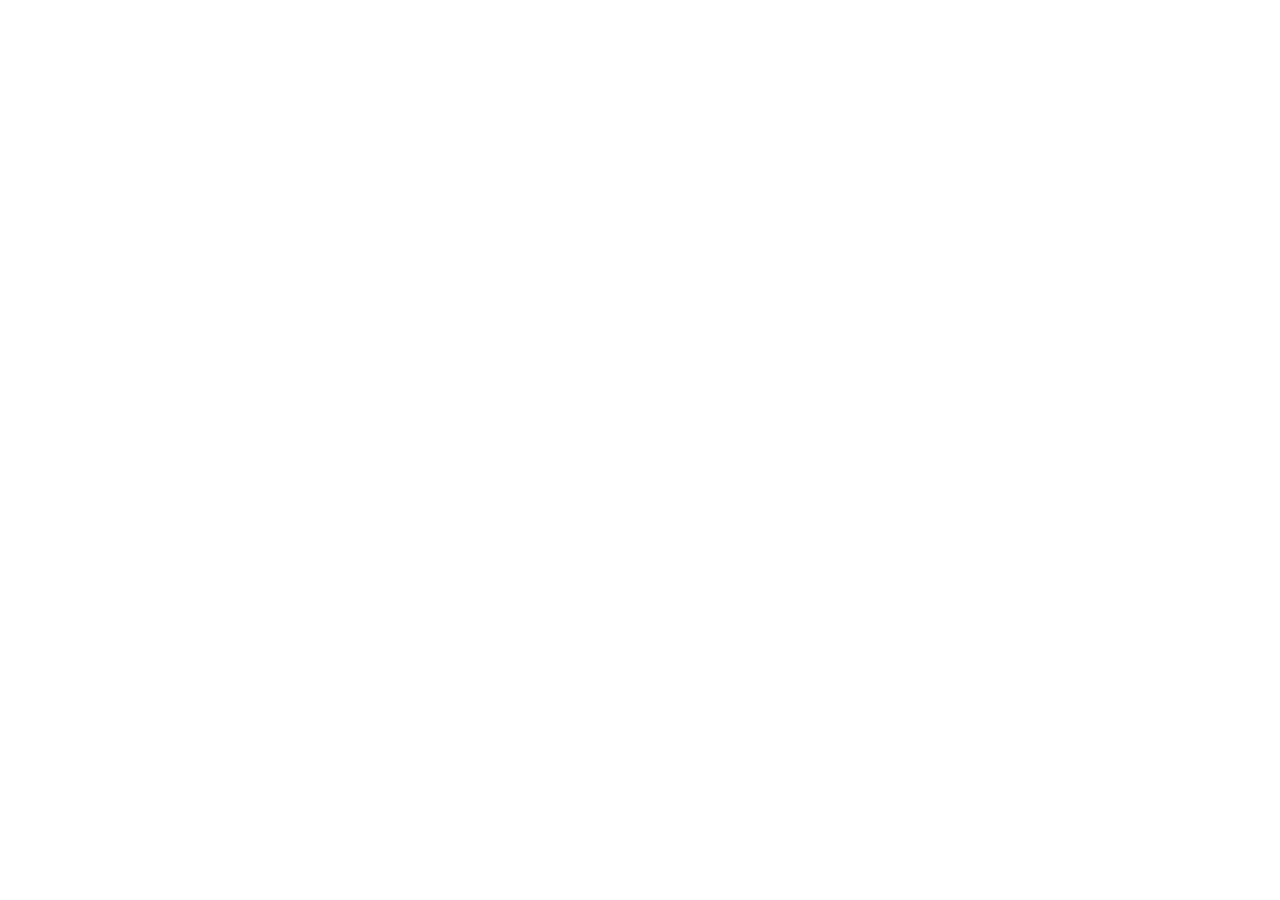
==== index.html @ 8817899b "Update index.html" ====
<!doctype html>
<html>
    <head>
        <meta charset="utf-8" />
        <meta http-equiv="X-UA-Compatible" content="IE=edge" />
        <meta name="viewport" content="width=device-width, initial-scale=1" />
        <title>Carmilla fanfic timeline</title>
        <link rel="stylesheet" type="text/css" media="screen" href="main.css" />
        <script src="https://ajax.aspnetcdn.com/ajax/jQuery/jquery-3.4.0.min.js"></script>
    </head>
    <body>
        <header class="header">
            <h1 class="heading">Carmilla fanfic timeline</h1>
            <p class="byline">By Ester Olsen</p>
            <p class="updated">Updated 2019-04-17</p>
        </header>
        <main class="main">
            <div>
                <input class="url-input" type="text" placeholder="AO3 link" />
            </div>
            <div class="date-inputs">
                <input class="date-input date-input--published" type="text" placeholder="Published" />
                <input class="date-input date-input--updated" type="text" placeholder="Updated" />
            </div>
            <div class="era era--published">
                <h3 class="era__heading">Published</h3>
                <p class="era__era"></p>
            </div>
            <div class="era era--updated">
                <h3 class="era__heading">Updated</h3>
                <p class="era__era"></p>
            </div>
        </main>
        <script src="main.js"></script>
    </body>
</html>
---- main.css ----
* {
    position: relative;
    box-sizing: border-box;
    -webkit-box-sizing: border-box;
    -moz-box-sizing: border-box;
}

body {
    display: none;
    margin: 0 auto;
    width: 600px;
    max-width: 100%;
    padding: 0 15px;
}

.era {
    background-color: #000;
    color: #fff;
}
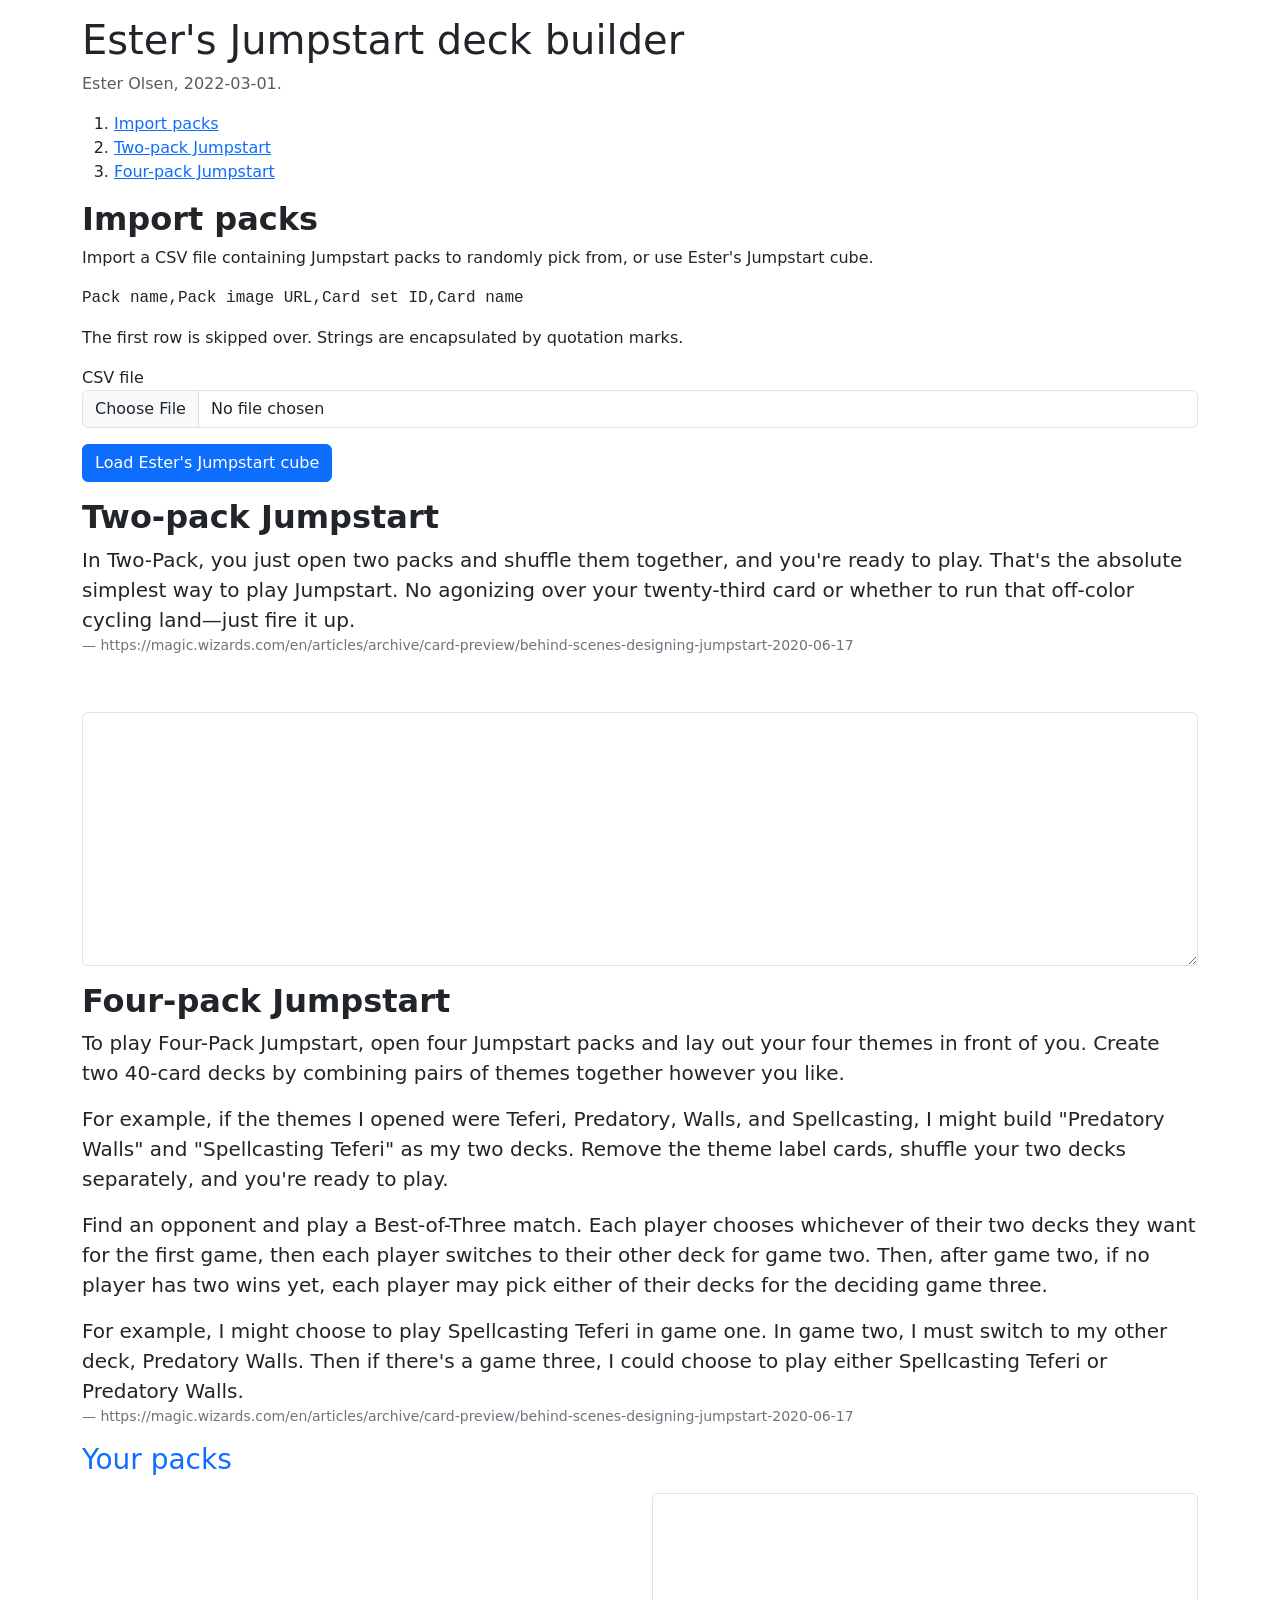
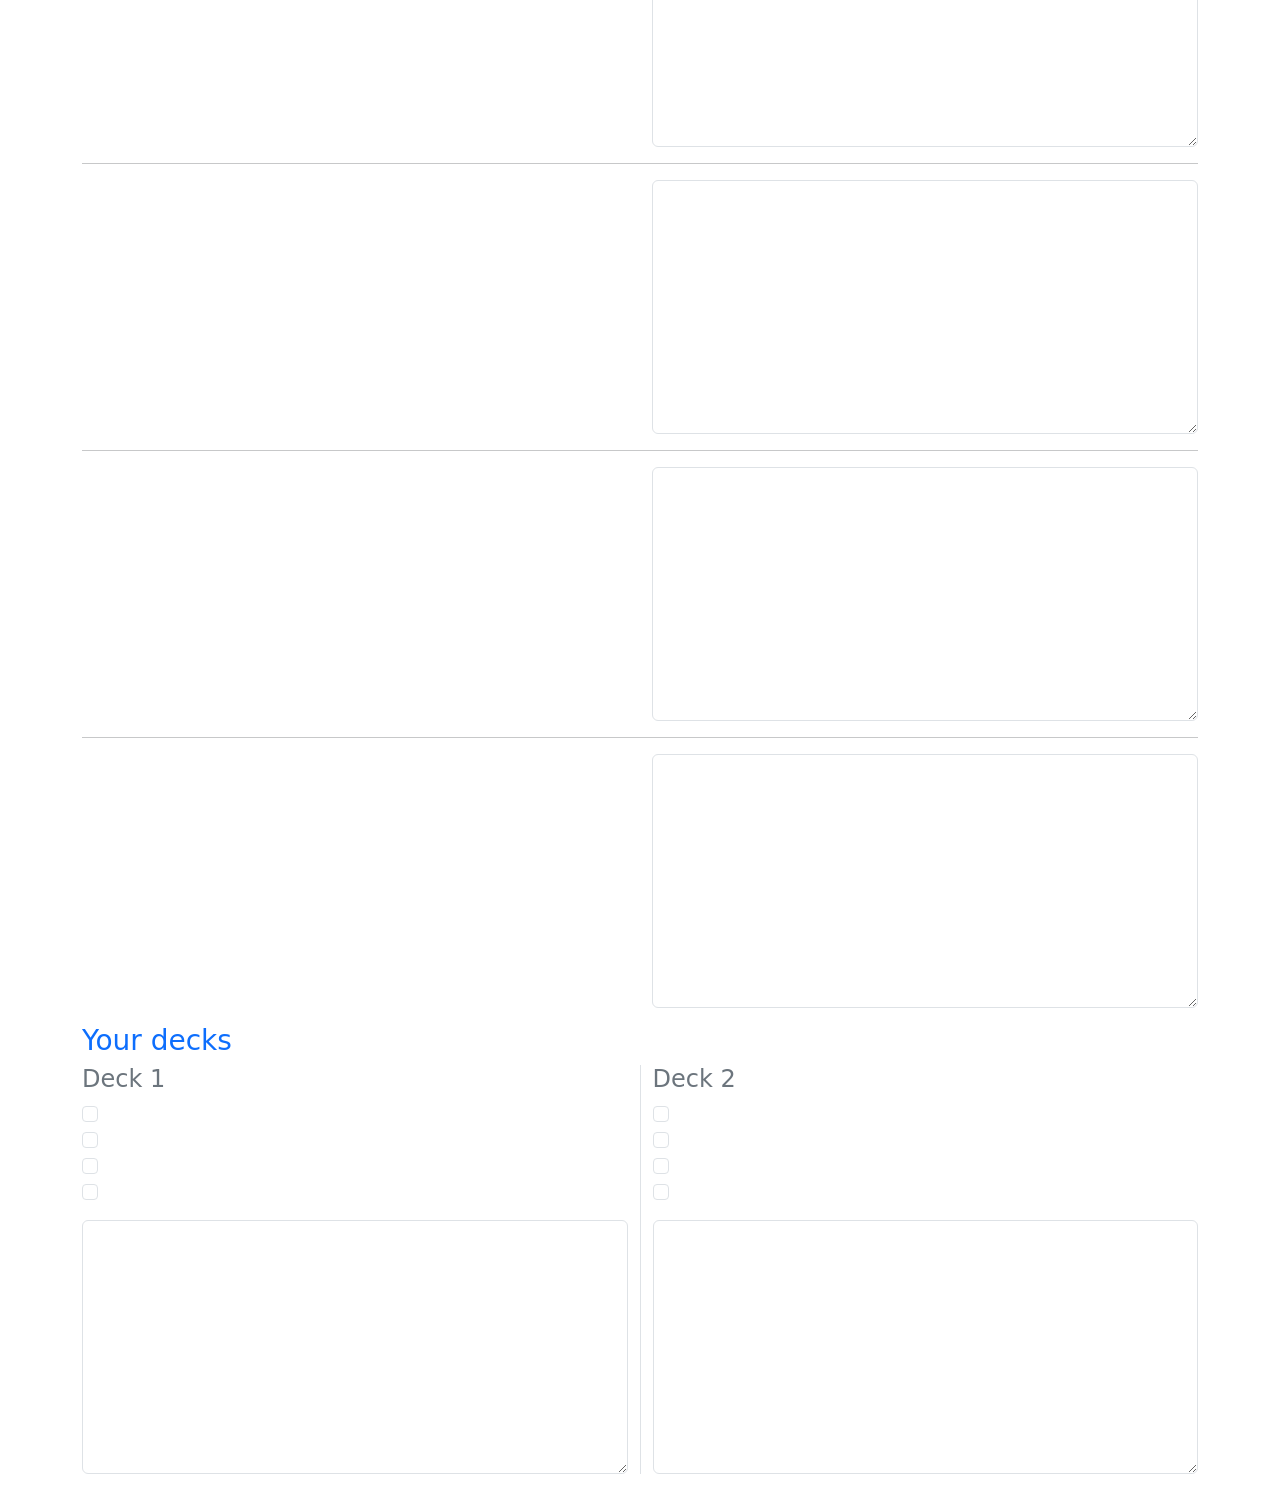
==== commit dadf6c19: "Add Ester's Jumpstart cube" ====
--- a/index.html
+++ b/index.html
@@ -1,37 +1,623 @@
-<!doctype html>
-<html>
-    <head>
-        <meta charset="utf-8" />
-        <meta http-equiv="X-UA-Compatible" content="IE=edge" />
-        <meta name="viewport" content="width=device-width, initial-scale=1" />
-        <title>Carmilla fanfic timeline</title>
-        <link rel="stylesheet" type="text/css" media="screen" href="main.css" />
-        <script src="https://ajax.aspnetcdn.com/ajax/jQuery/jquery-3.4.0.min.js"></script>
-    </head>
-    <body>
-        <header class="header">
-            <h1 class="heading">Carmilla fanfic timeline</h1>
-            <p class="byline">By Ester Olsen</p>
-            <p class="updated">Updated 2019-04-17</p>
-        </header>
-        <main class="main">
-            <div>
-                <input class="url-input" type="text" placeholder="AO3 link" />
+<!DOCTYPE html>
+<html lang="en">
+<head>
+    <meta charset="UTF-8">
+    <meta http-equiv="X-UA-Compatible" content="IE=edge">
+    <meta name="viewport" content="width=device-width, initial-scale=1.0">
+    <title>Ester's Jumpstart deck builder</title>
+    <link href="https://cdn.jsdelivr.net/npm/bootstrap@5.1.3/dist/css/bootstrap.min.css" rel="stylesheet" integrity="sha384-1BmE4kWBq78iYhFldvKuhfTAU6auU8tT94WrHftjDbrCEXSU1oBoqyl2QvZ6jIW3" crossorigin="anonymous">
+</head>
+<body>
+    <div class="container">
+        <h1 class="mt-3">Ester's Jumpstart deck builder</h1>
+        <p class="text-muted">Ester Olsen, 2022-03-01.</p>
+        <ol>
+            <li><a href="#importPacks">Import packs</a></li>
+            <li><a href="#twoPackJumpstart">Two-pack Jumpstart</a></li>
+            <li><a href="#fourPackJumpstart">Four-pack Jumpstart</a></li>
+        </ol>
+        <h2 id="importPacks" class="fw-bold">Import packs</h2>
+        <p>Import a CSV file containing Jumpstart packs to randomly pick from, or use Ester's Jumpstart cube.</p>
+        <p class="font-monospace">Pack name,Pack image URL,Card set ID,Card name</p>
+        <p>The first row is skipped over. Strings are encapsulated by quotation marks.</p>
+        <label class="form-label w-100 mb-3">
+            CSV file
+            <input type="file" id="fileInput" class="form-control" />
+        </label>
+        <p><button type="button" id="estersCubeButton" class="btn btn-primary">Load Ester's Jumpstart cube</button></p>
+        <h2 id="twoPackJumpstart" class="fw-bold">Two-pack Jumpstart</h2>
+        <figure>
+            <blockquote cite="https://magic.wizards.com/en/articles/archive/card-preview/behind-scenes-designing-jumpstart-2020-06-17" class="blockquote">
+                <p>In Two-Pack, you just open two packs and shuffle them together, and you're ready to play. That's the absolute simplest way to play Jumpstart. No agonizing over your twenty-third card or whether to run that off-color cycling land—just fire it up.</p>
+            </blockquote>
+            <figcaption class="blockquote-footer">https://magic.wizards.com/en/articles/archive/card-preview/behind-scenes-designing-jumpstart-2020-06-17</figcaption>
+        </figure>
+        <p id="packs">
+            <img src="" id="imageOne" style="width: 10em;" />
+            <img src="" id="imageTwo" style="width: 10em;" />
+        </p>
+        <textarea readonly rows="10" id="textarea" class="form-control mb-3"></textarea>
+        <h2 id="fourPackJumpstart" class="fw-bold">Four-pack Jumpstart</h2>
+        <figure>
+            <blockquote cite="https://magic.wizards.com/en/articles/archive/card-preview/behind-scenes-designing-jumpstart-2020-06-17" class="blockquote">
+                <p>To play Four-Pack Jumpstart, open four Jumpstart packs and lay out your four themes in front of you. Create two 40-card decks by combining pairs of themes together however you like.</p>
+                <p>For example, if the themes I opened were Teferi, Predatory, Walls, and Spellcasting, I might build "Predatory Walls" and "Spellcasting Teferi" as my two decks. Remove the theme label cards, shuffle your two decks separately, and you're ready to play.</p>
+                <p>Find an opponent and play a Best-of-Three match. Each player chooses whichever of their two decks they want for the first game, then each player switches to their other deck for game two. Then, after game two, if no player has two wins yet, each player may pick either of their decks for the deciding game three.</p>
+                <p>For example, I might choose to play Spellcasting Teferi in game one. In game two, I must switch to my other deck, Predatory Walls. Then if there's a game three, I could choose to play either Spellcasting Teferi or Predatory Walls.</p>
+            </blockquote>
+            <figcaption class="blockquote-footer">https://magic.wizards.com/en/articles/archive/card-preview/behind-scenes-designing-jumpstart-2020-06-17</figcaption>
+        </figure>
+        <h3 class="text-primary mb-3">Your packs</h3>
+        <div class="row">
+            <div class="col"><img src="" id="packOneImage" style="width: 10em;" /></div>
+            <div class="col"><textarea rows="10" readonly id="packOneTextarea" class="form-control"></textarea></div>
+        </div>
+        <hr />
+        <div class="row">
+            <div class="col"><img src="" id="packTwoImage" style="width: 10em;" /></div>
+            <div class="col"><textarea rows="10" readonly id="packTwoTextarea" class="form-control"></textarea></div>
+        </div>
+        <hr />
+        <div class="row">
+            <div class="col"><img src="" id="packThreeImage" style="width: 10em;" /></div>
+            <div class="col"><textarea rows="10" readonly id="packThreeTextarea" class="form-control"></textarea></div>
+        </div>
+        <hr />
+        <div class="row mb-3">
+            <div class="col"><img src="" id="packFourImage" style="width: 10em;" /></div>
+            <div class="col"><textarea rows="10" readonly id="packFourTextarea" class="form-control"></textarea></div>
+        </div>
+        <h3 class="text-primary">Your decks</h3>
+        <div class="row mb-3">
+            <div class="col border-end">
+                <h4 class="text-secondary">Deck 1</h3>
+                <div class="form-check w-100">
+                    <label for="deckOneCheckboxOne" class="form-check-label"></label>
+                    <input type="checkbox" id="deckOneCheckboxOne" class="form-check-input" />
+                </div>
+                <div class="form-check w-100">
+                    <label for="deckOneCheckboxTwo" class="form-check-label"></label>
+                    <input type="checkbox" id="deckOneCheckboxTwo" class="form-check-input" />
+                </div>
+                <div class="form-check w-100">
+                    <label for="deckOneCheckboxThree" class="form-check-label"></label>
+                    <input type="checkbox" id="deckOneCheckboxThree" class="form-check-input" />
+                </div>
+                <div class="form-check w-100 mb-3">
+                    <label for="deckOneCheckboxFour" class="form-check-label"></label>
+                    <input type="checkbox" id="deckOneCheckboxFour" class="form-check-input" />
+                </div>
+                <textarea rows="10" readonly id="deckOneTextarea" class="form-control"></textarea>
             </div>
-            <div class="date-inputs">
-                <input class="date-input date-input--published" type="text" placeholder="Published" />
-                <input class="date-input date-input--updated" type="text" placeholder="Updated" />
+            <div class="col">
+                <h4 class="text-secondary">Deck 2</h3>
+                <div class="form-check w-100">
+                    <label for="deckTwoCheckboxOne" class="form-check-label"></label>
+                    <input type="checkbox" id="deckTwoCheckboxOne" class="form-check-input" />
+                </div>
+                <div class="form-check w-100">
+                    <label for="deckTwoCheckboxTwo" class="form-check-label"></label>
+                    <input type="checkbox" id="deckTwoCheckboxTwo" class="form-check-input" />
+                </div>
+                <div class="form-check w-100">
+                    <label for="deckTwoCheckboxThree" class="form-check-label"></label>
+                    <input type="checkbox" id="deckTwoCheckboxThree" class="form-check-input" />
+                </div>
+                <div class="form-check w-100 mb-3">
+                    <label for="deckTwoCheckboxFour" class="form-check-label"></label>
+                    <input type="checkbox" id="deckTwoCheckboxFour" class="form-check-input" />
+                </div>
+                <textarea rows="10" readonly id="deckTwoTextarea" class="form-control"></textarea>
             </div>
-            <div class="era era--published">
-                <h3 class="era__heading">Published</h3>
-                <p class="era__era"></p>
-            </div>
-            <div class="era era--updated">
-                <h3 class="era__heading">Updated</h3>
-                <p class="era__era"></p>
-            </div>
-        </main>
-        <script src="main.js"></script>
-    </body>
+        </div>
+    </div>
+    <script src="https://cdn.jsdelivr.net/npm/bootstrap@5.1.3/dist/js/bootstrap.bundle.min.js" integrity="sha384-ka7Sk0Gln4gmtz2MlQnikT1wXgYsOg+OMhuP+IlRH9sENBO0LRn5q+8nbTov4+1p" crossorigin="anonymous"></script>
+    <script>
+        const estersCube = `Pack name,Pack image URL,Card set ID,Card name
+"Dogs 1","https://static.wikia.nocookie.net/mtgsalvation_gamepedia/images/7/76/JMP_Dogs_pack_summary_card.jpg/revision/latest/scale-to-width-down/672?cb=20200928171457","jmp","Affa Guard Hound"
+"Dogs 1","","jmp","Supply Runners"
+"Dogs 1","","jmp","Cathar's Companion"
+"Dogs 1","","jmp","Trusty Retriever"
+"Dogs 1","","jmp","Pack Leader"
+"Dogs 1","","jmp","Selfless Savior"
+"Dogs 1","","jmp","Alpine Watchdog"
+"Dogs 1","","jmp","Rambunctious Mutt"
+"Dogs 1","","jmp","Release the Dogs"
+"Dogs 1","","jmp","Secure the Scene"
+"Dogs 1","","jmp","Feat of Resistance"
+"Dogs 1","","jmp","Pacifism"
+"Dogs 1","","jmp","Thriving Heath"
+"Dogs 1","","jmp","Plains"
+"Dogs 1","","jmp","Plains"
+"Dogs 1","","jmp","Plains"
+"Dogs 1","","jmp","Plains"
+"Dogs 1","","jmp","Plains"
+"Dogs 1","","jmp","Plains"
+"Dogs 1","","jmp","Plains"
+"Angels 1","https://static.wikia.nocookie.net/mtgsalvation_gamepedia/images/d/d2/JMP_Angels_pack_summary_card.jpg/revision/latest/scale-to-width-down/672?cb=20200928171046","jmp","Emancipation Angel"
+"Angels 1","","jmp","Serra Angel"
+"Angels 1","","jmp","Angelic Page"
+"Angels 1","","jmp","Voice of the Provinces"
+"Angels 1","","jmp","Baneslayer Angel"
+"Angels 1","","jmp","Anointed Chorister"
+"Angels 1","","jmp","Celestial Enforcer"
+"Angels 1","","jmp","Angelic Edict"
+"Angels 1","","jmp","Angelic Ascension"
+"Angels 1","","jmp","Feat of Resistance"
+"Angels 1","","jmp","Guardian Idol"
+"Angels 1","","jmp","Scroll of Avacyn"
+"Angels 1","","jmp","Thriving Heath"
+"Angels 1","","jmp","Plains"
+"Angels 1","","jmp","Plains"
+"Angels 1","","jmp","Plains"
+"Angels 1","","jmp","Plains"
+"Angels 1","","jmp","Plains"
+"Angels 1","","jmp","Plains"
+"Angels 1","","jmp","Plains"
+"Heavily Armored 2","https://static.wikia.nocookie.net/mtgsalvation_gamepedia/images/9/9b/JMP_Heavily_Armored_pack_summary_card.jpg/revision/latest/scale-to-width-down/672?cb=20200928171644","jmp","Patron of the Valiant"
+"Heavily Armored 2","","jmp","Bulwark Giant"
+"Heavily Armored 2","","jmp","Trusty Retriever"
+"Heavily Armored 2","","jmp","Lightwalker"
+"Heavily Armored 2","","jmp","Tempered Veteran"
+"Heavily Armored 2","","jmp","Siege Striker"
+"Heavily Armored 2","","jmp","Makeshift Battalion"
+"Heavily Armored 2","","jmp","Basri's Acolyte"
+"Heavily Armored 2","","jmp","Gird for Battle"
+"Heavily Armored 2","","jmp","Secure the Scene"
+"Heavily Armored 2","","jmp","Battlefield Promotion"
+"Heavily Armored 2","","jmp","Cathars' Crusade"
+"Heavily Armored 2","","jmp","Thriving Heath"
+"Heavily Armored 2","","jmp","Plains"
+"Heavily Armored 2","","jmp","Plains"
+"Heavily Armored 2","","jmp","Plains"
+"Heavily Armored 2","","jmp","Plains"
+"Heavily Armored 2","","jmp","Plains"
+"Heavily Armored 2","","jmp","Plains"
+"Heavily Armored 2","","jmp","Plains"
+"Spirits 1","https://static.wikia.nocookie.net/mtgsalvation_gamepedia/images/d/d5/JMP_Spirits_pack_summary_card.jpg/revision/latest/scale-to-width-down/672?cb=20200928172657","jmp","Battleground Geist"
+"Spirits 1","","jmp","Departed Deckhand"
+"Spirits 1","","jmp","Nebelgast Herald"
+"Spirits 1","","jmp","Murmuring Phantasm"
+"Spirits 1","","jmp","Shacklegeist"
+"Spirits 1","","jmp","Roaming Ghostlight"
+"Spirits 1","","jmp","Tome Anima"
+"Spirits 1","","jmp","Winged Words"
+"Spirits 1","","jmp","Essence Flux"
+"Spirits 1","","jmp","Befuddle"
+"Spirits 1","","jmp","Frost Breath"
+"Spirits 1","","jmp","Capture Sphere"
+"Spirits 1","","jmp","Thriving Isle"
+"Spirits 1","","jmp","Island"
+"Spirits 1","","jmp","Island"
+"Spirits 1","","jmp","Island"
+"Spirits 1","","jmp","Island"
+"Spirits 1","","jmp","Island"
+"Spirits 1","","jmp","Island"
+"Spirits 1","","jmp","Island"
+"Well-Read 1","https://static.wikia.nocookie.net/mtgsalvation_gamepedia/images/6/6d/JMP_Well-Read_pack_summary_card.jpg/revision/latest/scale-to-width-down/672?cb=20200928172950","jmp","Suspicious Bookcase"
+"Well-Read 1","","jmp","Ormos, Archive Keeper"
+"Well-Read 1","","jmp","Oneirophage"
+"Well-Read 1","","jmp","Erratic Visionary"
+"Well-Read 1","","jmp","Runed Servitor"
+"Well-Read 1","","jmp","Tolarian Kraken"
+"Well-Read 1","","jmp","Tome Anima"
+"Well-Read 1","","jmp","Library Larcenist"
+"Well-Read 1","","jmp","Opt"
+"Well-Read 1","","jmp","Curiosity"
+"Well-Read 1","","jmp","Narcolepsy"
+"Well-Read 1","","jmp","Rousing Read"
+"Well-Read 1","","jmp","Thriving Isle"
+"Well-Read 1","","jmp","Island"
+"Well-Read 1","","jmp","Island"
+"Well-Read 1","","jmp","Island"
+"Well-Read 1","","jmp","Island"
+"Well-Read 1","","jmp","Island"
+"Well-Read 1","","jmp","Island"
+"Well-Read 1","","jmp","Island"
+"Pirates 1","https://static.wikia.nocookie.net/mtgsalvation_gamepedia/images/9/9c/JMP_Pirates_pack_summary_card.jpg/revision/latest/scale-to-width-down/672?cb=20200928172342","jmp","Rishadan Airship"
+"Pirates 1","","jmp","Corsair Captain"
+"Pirates 1","","jmp","Departed Deckhand"
+"Pirates 1","","jmp","Spectral Sailor"
+"Pirates 1","","jmp","Kitesail Corsair"
+"Pirates 1","","jmp","Prosperous Pirates"
+"Pirates 1","","jmp","Sailor of Means"
+"Pirates 1","","jmp","Chart a Course"
+"Pirates 1","","jmp","Voyage's End"
+"Pirates 1","","jmp","Pirate's Cutlass"
+"Pirates 1","","jmp","Coastal Piracy"
+"Pirates 1","","jmp","Waterknot"
+"Pirates 1","","jmp","Thriving Isle"
+"Pirates 1","","jmp","Island"
+"Pirates 1","","jmp","Island"
+"Pirates 1","","jmp","Island"
+"Pirates 1","","jmp","Island"
+"Pirates 1","","jmp","Island"
+"Pirates 1","","jmp","Island"
+"Pirates 1","","jmp","Island"
+"Vampires 1","https://static.wikia.nocookie.net/mtgsalvation_gamepedia/images/a/a5/JMP_Vampires_pack_summary_card.jpg/revision/latest/scale-to-width-down/672?cb=20200928172854","jmp","Blood Artist"
+"Vampires 1","","jmp","Bloodbond Vampire"
+"Vampires 1","","jmp","Gifted Aetherborn"
+"Vampires 1","","jmp","Kalastria Nightwatch"
+"Vampires 1","","jmp","Nocturnal Feeder"
+"Vampires 1","","jmp","Vito, Thorn of the Dusk Rose"
+"Vampires 1","","jmp","Silversmote Ghoul"
+"Vampires 1","","jmp","Gloom Sower"
+"Vampires 1","","jmp","Agonizing Syphon"
+"Vampires 1","","jmp","Sanguine Indulgence"
+"Vampires 1","","jmp","Last Gasp"
+"Vampires 1","","jmp","Eternal Thirst"
+"Vampires 1","","jmp","Thriving Moor"
+"Vampires 1","","jmp","Swamp"
+"Vampires 1","","jmp","Swamp"
+"Vampires 1","","jmp","Swamp"
+"Vampires 1","","jmp","Swamp"
+"Vampires 1","","jmp","Swamp"
+"Vampires 1","","jmp","Swamp"
+"Vampires 1","","jmp","Swamp"
+"Reanimated 1","https://static.wikia.nocookie.net/mtgsalvation_gamepedia/images/a/ab/JMP_Reanimated_pack_summary_card.jpg/revision/latest/scale-to-width-down/672?cb=20200928172526","jmp","Mire Triton"
+"Reanimated 1","","jmp","Cadaver Imp"
+"Reanimated 1","","jmp","Crow of Dark Tidings"
+"Reanimated 1","","jmp","Miasmic Mummy"
+"Reanimated 1","","jmp","Tithebearer Giant"
+"Reanimated 1","","jmp","Archfiend's Vessel"
+"Reanimated 1","","jmp","Goremand"
+"Reanimated 1","","jmp","Crypt Lurker"
+"Reanimated 1","","jmp","Reanimate"
+"Reanimated 1","","jmp","Funeral Rites"
+"Reanimated 1","","jmp","Rise Again"
+"Reanimated 1","","jmp","Eliminate"
+"Reanimated 1","","jmp","Thriving Moor"
+"Reanimated 1","","jmp","Swamp"
+"Reanimated 1","","jmp","Swamp"
+"Reanimated 1","","jmp","Swamp"
+"Reanimated 1","","jmp","Swamp"
+"Reanimated 1","","jmp","Swamp"
+"Reanimated 1","","jmp","Swamp"
+"Reanimated 1","","jmp","Swamp"
+"Witchcraft 2","https://static.wikia.nocookie.net/mtgsalvation_gamepedia/images/1/13/JMP_Witchcraft_pack_summary_card.jpg/revision/latest/scale-to-width-down/672?cb=20200928173004","jmp","Tempting Witch"
+"Witchcraft 2","","jmp","Bogbrew Witch"
+"Witchcraft 2","","jmp","Witch of the Moors"
+"Witchcraft 2","","jmp","Swarm of Bloodflies"
+"Witchcraft 2","","jmp","Black Cat"
+"Witchcraft 2","","jmp","Bloodhunter Bat"
+"Witchcraft 2","","jmp","Festering Newt"
+"Witchcraft 2","","jmp","Festering Newt"
+"Witchcraft 2","","jmp","Blood Divination"
+"Witchcraft 2","","jmp","Bake into a Pie"
+"Witchcraft 2","","jmp","Last Gasp"
+"Witchcraft 2","","jmp","Bubbling Cauldron"
+"Witchcraft 2","","jmp","Thriving Moor"
+"Witchcraft 2","","jmp","Swamp"
+"Witchcraft 2","","jmp","Swamp"
+"Witchcraft 2","","jmp","Swamp"
+"Witchcraft 2","","jmp","Swamp"
+"Witchcraft 2","","jmp","Swamp"
+"Witchcraft 2","","jmp","Swamp"
+"Witchcraft 2","","jmp","Swamp"
+"Dragons 1","https://static.wikia.nocookie.net/mtgsalvation_gamepedia/images/5/50/JMP_Dragons_pack_summary_card.jpg/revision/latest/scale-to-width-down/672?cb=20200928171510","jmp","Dragonloft Idol"
+"Dragons 1","","jmp","Rapacious Dragon"
+"Dragons 1","","jmp","Dragonspeaker Shaman"
+"Dragons 1","","jmp","Dragon Hatchling"
+"Dragons 1","","jmp","Lightning Shrieker"
+"Dragons 1","","jmp","Terror of the Peaks"
+"Dragons 1","","jmp","Hellkite Punisher"
+"Dragons 1","","jmp","Bathe in Dragonfire"
+"Dragons 1","","jmp","Dragon Fodder"
+"Dragons 1","","jmp","Draconic Roar"
+"Dragons 1","","jmp","Thrill of Possibility"
+"Dragons 1","","jmp","Thriving Bluff"
+"Dragons 1","","jmp","Mountain"
+"Dragons 1","","jmp","Mountain"
+"Dragons 1","","jmp","Mountain"
+"Dragons 1","","jmp","Mountain"
+"Dragons 1","","jmp","Mountain"
+"Dragons 1","","jmp","Mountain"
+"Dragons 1","","jmp","Mountain"
+"Dragons 1","","jmp","Mountain"
+"Lightning 2","https://static.wikia.nocookie.net/mtgsalvation_gamepedia/images/b/b2/JMP_Lightning_pack_summary_card.jpg/revision/latest/scale-to-width-down/672?cb=20200928172126","jmp","Ball Lightning"
+"Lightning 2","","jmp","Lightning Phoenix"
+"Lightning 2","","jmp","Living Lightning"
+"Lightning 2","","jmp","Weaver of Lightning"
+"Lightning 2","","jmp","Lightning Visionary"
+"Lightning 2","","jmp","Lightning Visionary"
+"Lightning 2","","jmp","Lightning Elemental"
+"Lightning 2","","jmp","Lightning-Core Excavator"
+"Lightning 2","","jmp","Chain Lightning"
+"Lightning 2","","jmp","Lightning Axe"
+"Lightning 2","","jmp","Riddle of Lightning"
+"Lightning 2","","jmp","Lightning Diadem"
+"Lightning 2","","jmp","Thriving Bluff"
+"Lightning 2","","jmp","Mountain"
+"Lightning 2","","jmp","Mountain"
+"Lightning 2","","jmp","Mountain"
+"Lightning 2","","jmp","Mountain"
+"Lightning 2","","jmp","Mountain"
+"Lightning 2","","jmp","Mountain"
+"Lightning 2","","jmp","Mountain"
+"Smashing 1","https://static.wikia.nocookie.net/mtgsalvation_gamepedia/images/7/7a/JMP_Smashing_pack_summary_card.jpg/revision/latest/scale-to-width-down/672?cb=20200928172627","jmp","Bloodrage Brawler"
+"Smashing 1","","jmp","Flametongue Kavu"
+"Smashing 1","","jmp","Borderland Marauder"
+"Smashing 1","","jmp","Heartfire Immolator"
+"Smashing 1","","jmp","Onakke Ogre"
+"Smashing 1","","jmp","Turret Ogre"
+"Smashing 1","","jmp","Bone Pit Brute"
+"Smashing 1","","jmp","Volcanic Salvo"
+"Smashing 1","","jmp","Fling"
+"Smashing 1","","jmp","Unleash Fury"
+"Smashing 1","","jmp","Shock"
+"Smashing 1","","jmp","Furious Rise"
+"Smashing 1","","jmp","Thriving Bluff"
+"Smashing 1","","jmp","Mountain"
+"Smashing 1","","jmp","Mountain"
+"Smashing 1","","jmp","Mountain"
+"Smashing 1","","jmp","Mountain"
+"Smashing 1","","jmp","Mountain"
+"Smashing 1","","jmp","Mountain"
+"Smashing 1","","jmp","Mountain"
+"Cats 1","https://static.wikia.nocookie.net/mtgsalvation_gamepedia/images/a/a9/JMP_Cats_pack_summary_card.jpg/revision/latest/scale-to-width-down/672?cb=20200928171324","jmp","Keeper of Fables"
+"Cats 1","","jmp","Initiate's Companion"
+"Cats 1","","jmp","Pouncing Cheetah"
+"Cats 1","","jmp","Feral Prowler"
+"Cats 1","","jmp","Feline Sovereign"
+"Cats 1","","jmp","Canopy Stalker"
+"Cats 1","","jmp","Sabertooth Mauler"
+"Cats 1","","jmp","Pridemalkin"
+"Cats 1","","jmp","Enlarge"
+"Cats 1","","jmp","Nature's Way"
+"Cats 1","","jmp","Crushing Canopy"
+"Cats 1","","jmp","Feral Invocation"
+"Cats 1","","jmp","Thriving Grove"
+"Cats 1","","jmp","Forest"
+"Cats 1","","jmp","Forest"
+"Cats 1","","jmp","Forest"
+"Cats 1","","jmp","Forest"
+"Cats 1","","jmp","Forest"
+"Cats 1","","jmp","Forest"
+"Cats 1","","jmp","Forest"
+"Plus One 1","https://static.wikia.nocookie.net/mtgsalvation_gamepedia/images/a/a9/JMP_Plus_One_pack_summary_card.jpg/revision/latest/scale-to-width-down/672?cb=20200928172424","jmp","Armorcraft Judge"
+"Plus One 1","","jmp","Nessian Hornbeetle"
+"Plus One 1","","jmp","Ironshell Beetle"
+"Plus One 1","","jmp","Fertilid"
+"Plus One 1","","jmp","Wildwood Scourge"
+"Plus One 1","","jmp","Trufflesnout"
+"Plus One 1","","jmp","Pridemalkin"
+"Plus One 1","","jmp","Hunter's Edge"
+"Plus One 1","","jmp","Arbor Armament"
+"Plus One 1","","jmp","Invigorating Surge"
+"Plus One 1","","jmp","Primeval Bounty"
+"Plus One 1","","jmp","Thriving Grove"
+"Plus One 1","","jmp","Forest"
+"Plus One 1","","jmp","Forest"
+"Plus One 1","","jmp","Forest"
+"Plus One 1","","jmp","Forest"
+"Plus One 1","","jmp","Forest"
+"Plus One 1","","jmp","Forest"
+"Plus One 1","","jmp","Forest"
+"Plus One 1","","jmp","Forest"
+"Predatory 1","https://static.wikia.nocookie.net/mtgsalvation_gamepedia/images/2/21/JMP_Predatory_pack_summary_card.jpg/revision/latest/scale-to-width-down/672?cb=20200928172455","jmp","Somberwald Stag"
+"Predatory 1","","jmp","Sylvan Brushstrider"
+"Predatory 1","","jmp","Neyith of the Dire Hunt"
+"Predatory 1","","jmp","Brindle Shoat"
+"Predatory 1","","jmp","Dawntreader Elk"
+"Predatory 1","","jmp","Trufflesnout"
+"Predatory 1","","jmp","Sabertooth Mauler"
+"Predatory 1","","jmp","Irresistible Prey"
+"Predatory 1","","jmp","Time to Feed"
+"Predatory 1","","jmp","Crushing Canopy"
+"Predatory 1","","jmp","Fungal Rebirth"
+"Predatory 1","","jmp","Marauder's Axe"
+"Predatory 1","","jmp","Thriving Grove"
+"Predatory 1","","jmp","Forest"
+"Predatory 1","","jmp","Forest"
+"Predatory 1","","jmp","Forest"
+"Predatory 1","","jmp","Forest"
+"Predatory 1","","jmp","Forest"
+"Predatory 1","","jmp","Forest"
+"Predatory 1","","jmp","Forest"
+"Rainbow","https://static.wikia.nocookie.net/mtgsalvation_gamepedia/images/0/03/JMP_Rainbow_pack_summary_card.jpg/revision/latest/scale-to-width-down/672?cb=20200928172512","jmp","Maelstrom Archangel"
+"Rainbow","","jmp","Chamber Sentry"
+"Rainbow","","jmp","Dinrova Horror"
+"Rainbow","","jmp","Fusion Elemental"
+"Rainbow","","jmp","Raging Regisaur"
+"Rainbow","","jmp","Ironroot Warlord"
+"Rainbow","","jmp","Alloy Myr"
+"Rainbow","","jmp","Skittering Surveyor"
+"Rainbow","","jmp","Prismite"
+"Rainbow","","jmp","Auger Spree"
+"Rainbow","","jmp","Prophetic Prism"
+"Rainbow","","jmp","Lawmage's Binding"
+"Rainbow","","jmp","Mirrodin's Core"
+"Rainbow","","jmp","Rupture Spire"
+"Rainbow","","jmp","Forest"
+"Rainbow","","jmp","Island"
+"Rainbow","","jmp","Mountain"
+"Rainbow","","jmp","Plains"
+"Rainbow","","jmp","Swamp"
+"Rainbow","","jmp","Terramorphic Expanse"`;
+
+        const twoPackElements = {
+            images: [document.getElementById('imageOne'), document.getElementById('imageTwo')],
+            textarea: document.getElementById('textarea')
+        };
+
+        const fourPackElements = {
+            packImages: [
+                document.getElementById('packOneImage'),
+                document.getElementById('packTwoImage'),
+                document.getElementById('packThreeImage'),
+                document.getElementById('packFourImage')
+            ],
+            packTextareas: [
+                document.getElementById('packOneTextarea'),
+                document.getElementById('packTwoTextarea'),
+                document.getElementById('packThreeTextarea'),
+                document.getElementById('packFourTextarea')
+            ],
+            deckCheckboxes: [[
+                document.getElementById('deckOneCheckboxOne'),
+                document.getElementById('deckOneCheckboxTwo'),
+                document.getElementById('deckOneCheckboxThree'),
+                document.getElementById('deckOneCheckboxFour')
+            ], [
+                document.getElementById('deckTwoCheckboxOne'),
+                document.getElementById('deckTwoCheckboxTwo'),
+                document.getElementById('deckTwoCheckboxThree'),
+                document.getElementById('deckTwoCheckboxFour')
+            ]],
+            deckTextareas: [
+                document.getElementById('deckOneTextarea'),
+                document.getElementById('deckTwoTextarea')
+            ]
+        };
+
+        document.getElementById('fileInput').addEventListener('change', function() {
+            onFileInputChange(document.getElementById('fileInput'), twoPackElements, fourPackElements);
+        });
+
+        document.getElementById('estersCubeButton').addEventListener('click', function() {
+            load(estersCube, twoPackElements, fourPackElements);
+        });
+
+        function onFileInputChange(input, twoPackElements, fourPackElements) {
+            const fileReader = new FileReader;
+            fileReader.onload = function() {
+                load(fileReader.result, twoPackElements, fourPackElements);
+            }
+            fileReader.readAsText(input.files[0]);
+        }
+
+        function load(csv, twoPackElements, fourPackElements) {
+            let records = csv.split('\n').slice(1).map(row => {
+                let columns = row.split(',').map(column => column.trim());
+                if (columns > 4) {
+                    return columns.slice(0, 3).concat(columns.slice(3).join(','));
+                }
+                if (columns.length == 4) {
+                    return columns.map(column => column.substring(1, column.length - 1));
+                }
+                else {
+                    return null;
+                }
+            }).filter(x => x != null);
+            let packs = [];
+            records.forEach(record => {
+                let pack = packs.find(x => x.name == record[0]);
+                if (!pack) {
+                    pack = new Pack(record[0], record[1], []);
+                    packs.push(pack);
+                }
+                if (!pack.cards.find(x => x.name == record[3])) {
+                    let quantity = records.filter(x => x[0] == record[0] && x[3] == record[3]).length;
+                    pack.cards.push(new Card(record[3], record[2], quantity));
+                }
+            });
+            console.log(packs);
+            openTwoPacks(packs, twoPackElements);
+            openFourPacks(packs, fourPackElements);
+        }
+
+        function openTwoPacks(packs, elements) {
+            shuffle(packs);
+            for (let i = 0; i < 2; i++) {
+                elements.images[i].setAttribute('src', packs[i].imageURL);
+            }
+            write(packs.slice(0, 2), elements.textarea);
+        }
+
+        function openFourPacks(packs, elements) {
+            shuffle(packs);
+
+            // Update pack images
+            for (let i = 0; i < 4; i++) {
+                elements.packImages[i].setAttribute('src', packs[i].imageURL);
+            }
+
+            // Update pack lists
+            for (let i = 0; i < 4; i++) {
+                write([packs[i]], elements.packTextareas[i]);
+            }
+
+            for (let deckIndex = 0; deckIndex < 2; deckIndex++) {
+                for (let checkIndex = 0; checkIndex < 4; checkIndex++) {
+                    let checkbox = elements.deckCheckboxes[deckIndex][checkIndex];
+
+                    // Update checkbox labels
+                    checkbox.previousElementSibling.innerHTML = packs[checkIndex].name;
+                    checkbox.checked = false;
+
+                    // Update checkbox events
+                    checkbox.addEventListener('change', () => {
+                        writeDeck(packs.slice(0, 4), elements.deckCheckboxes[deckIndex], elements.deckTextareas[deckIndex]);
+                        updateCheckboxes(elements.deckCheckboxes);
+                    });
+                }
+            }
+
+            function writeDeck(packs, checkboxes, textarea) {
+                let checkedPacks = [];
+                for (let i = 0; i < 4; i++) {
+                    if (checkboxes[i].checked) {
+                        checkedPacks.push(packs[i]);
+                    }
+                }
+                write(checkedPacks, textarea);
+            }
+
+            function updateCheckboxes(deckCheckboxes) {
+                let indexes = [];
+                for (let deckIndex = 0; deckIndex < 2; deckIndex++) {
+                    for (let checkIndex = 0; checkIndex < 4; checkIndex++) {
+                        if (deckCheckboxes[deckIndex][checkIndex].checked && !indexes.includes(checkIndex)) {
+                            indexes.push(checkIndex);
+                        }
+                    }
+                }
+                for (let deckIndex = 0; deckIndex < 2; deckIndex++) {
+                    let checked = deckCheckboxes[deckIndex].filter(x => x.checked).length;
+                    for (let checkIndex = 0; checkIndex < 4; checkIndex++) {
+                        let checkbox = deckCheckboxes[deckIndex][checkIndex];
+                        if (checkbox.checked || (checked < 2 && !indexes.includes(checkIndex))) {
+                            checkbox.removeAttribute('disabled');
+                            checkbox.previousElementSibling.classList.remove('text-muted');
+                        }
+                        else {
+                            checkbox.setAttribute('disabled', 'true');
+                            checkbox.previousElementSibling.classList.add('text-muted');
+                        }
+                    }
+                }
+            }
+        }
+
+        function write(packs, textarea) {
+            textarea.innerHTML = '';
+            packs.forEach(pack => {
+                pack.cards.forEach(card => {
+                    textarea.innerHTML += `${card.quantity} ${card.name} (${card.setID})\n`;
+                });
+            });
+        }
+
+        function shuffle(packs) {
+            for (let i = packs.length -1; i > 0; i--) {
+                let j = Math.floor(Math.random() * i);
+                let k = packs[i];
+                packs[i] = packs[j];
+                packs[j] = k;
+            }
+        }
+
+        function Pack(name, imageURL, cards) {
+            this.name = name;
+            this.imageURL = imageURL;
+            this.cards = cards;
+        }
+
+        function Card(name, setID, quantity) {
+            this.name = name;
+            this.setID = setID;
+            this.quantity = quantity;
+        }
+    </script>
+</body>
 </html>
-
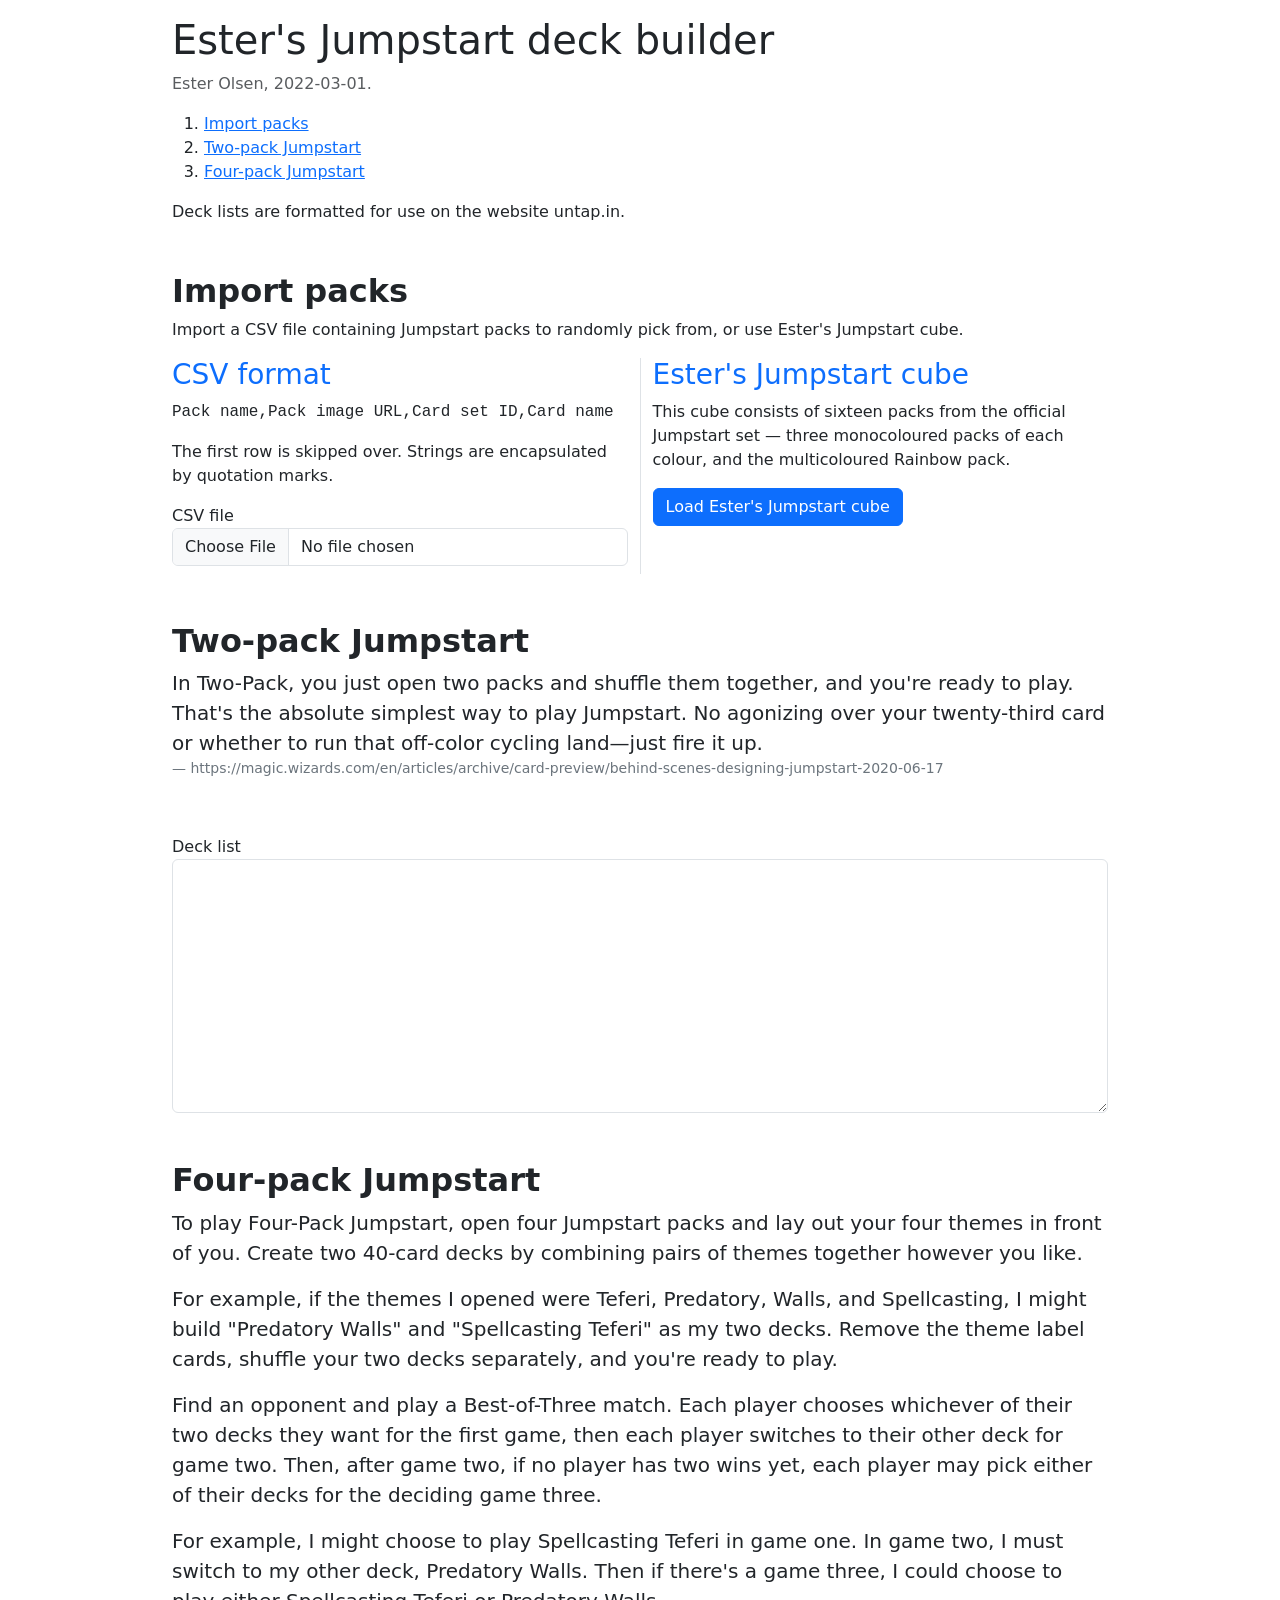
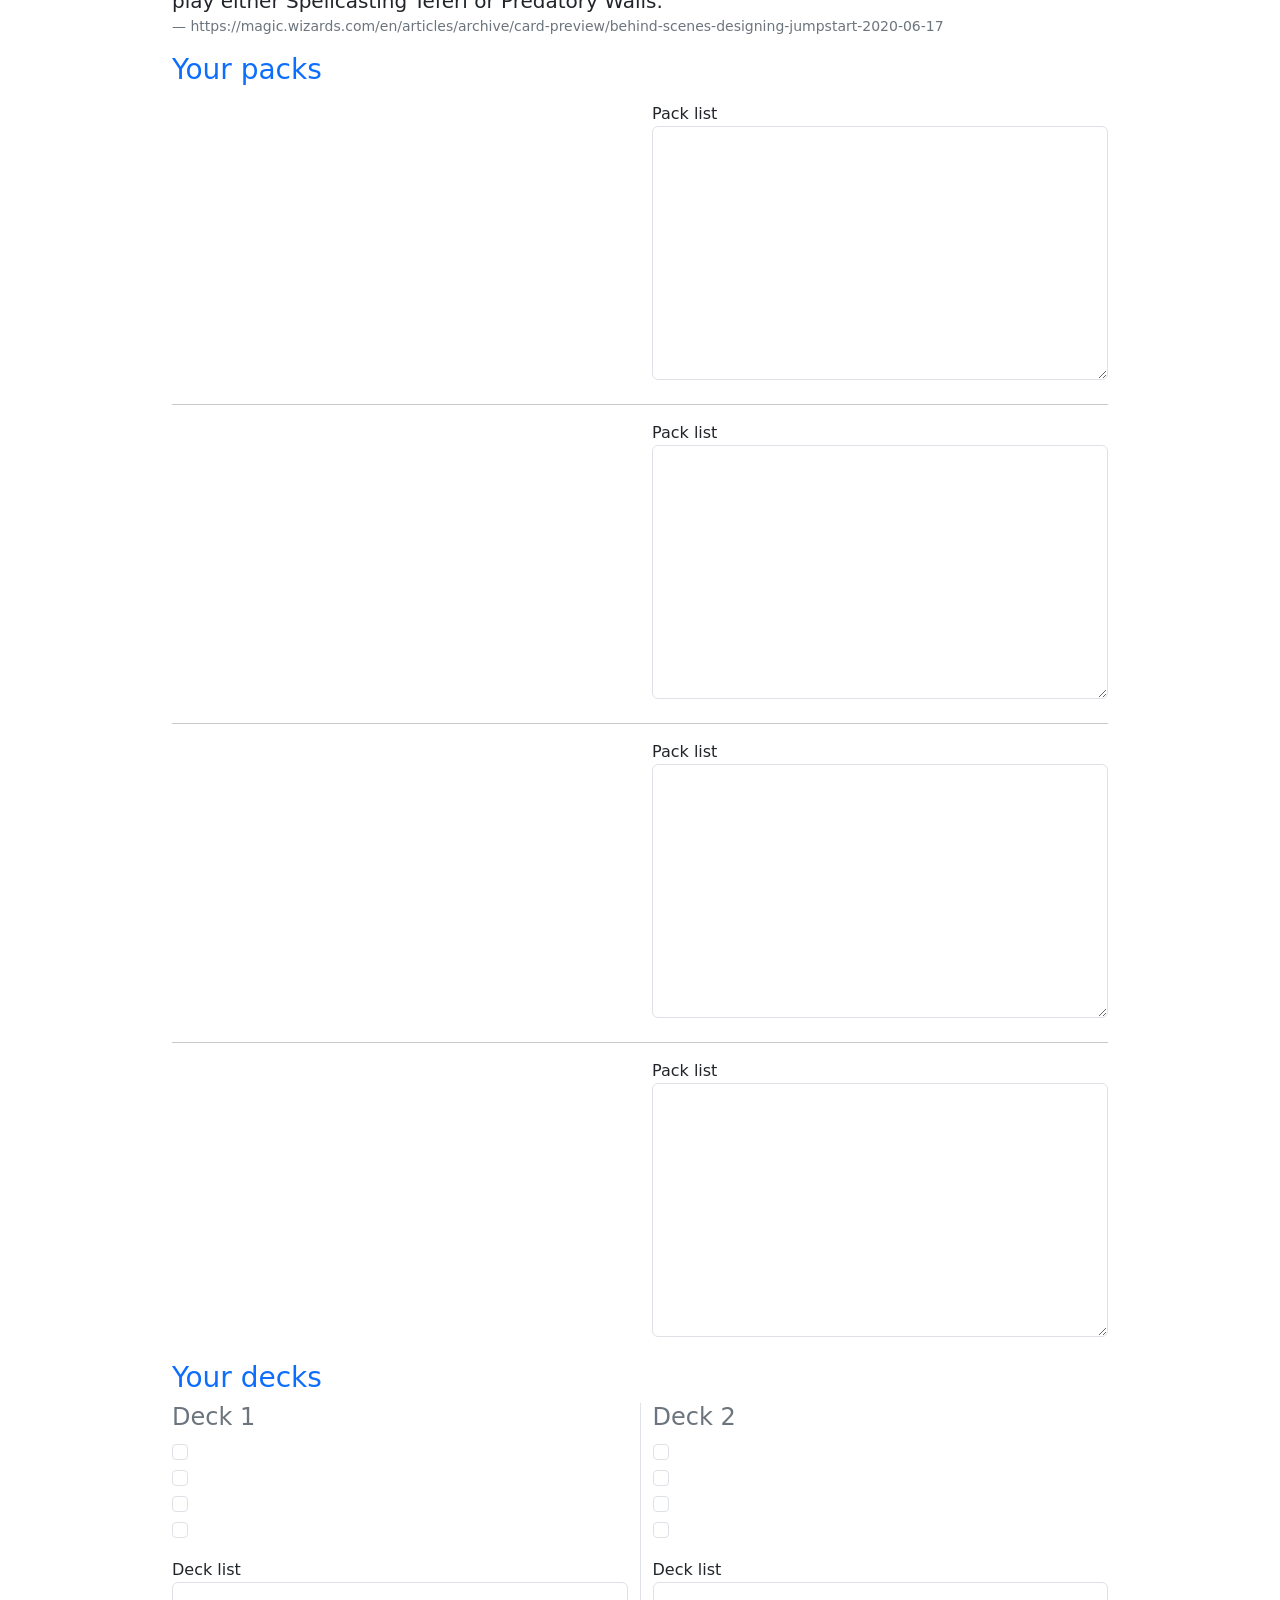
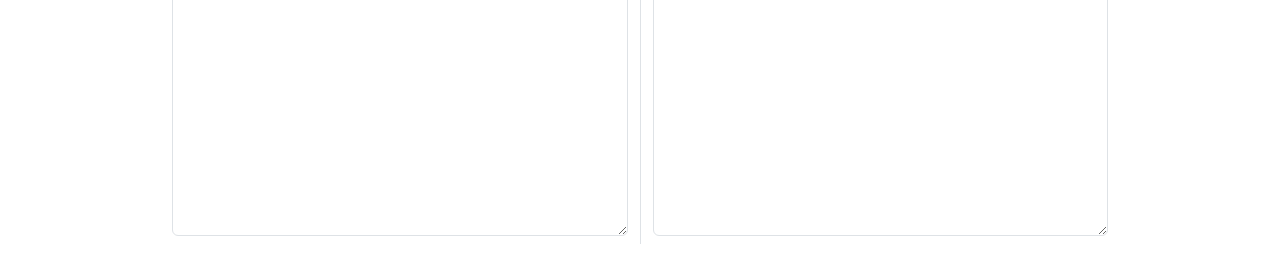
==== commit 9ed725d8: "Add text for clarification" ====
--- a/index.html
+++ b/index.html
@@ -8,7 +8,7 @@
     <link href="https://cdn.jsdelivr.net/npm/bootstrap@5.1.3/dist/css/bootstrap.min.css" rel="stylesheet" integrity="sha384-1BmE4kWBq78iYhFldvKuhfTAU6auU8tT94WrHftjDbrCEXSU1oBoqyl2QvZ6jIW3" crossorigin="anonymous">
 </head>
 <body>
-    <div class="container">
+    <div class="container" style="width: 960px; max-width: 100%;">
         <h1 class="mt-3">Ester's Jumpstart deck builder</h1>
         <p class="text-muted">Ester Olsen, 2022-03-01.</p>
         <ol>
@@ -16,15 +16,25 @@
             <li><a href="#twoPackJumpstart">Two-pack Jumpstart</a></li>
             <li><a href="#fourPackJumpstart">Four-pack Jumpstart</a></li>
         </ol>
+        <p class="mb-5">Deck lists are formatted for use on the website untap.in.</p>
         <h2 id="importPacks" class="fw-bold">Import packs</h2>
         <p>Import a CSV file containing Jumpstart packs to randomly pick from, or use Ester's Jumpstart cube.</p>
-        <p class="font-monospace">Pack name,Pack image URL,Card set ID,Card name</p>
-        <p>The first row is skipped over. Strings are encapsulated by quotation marks.</p>
-        <label class="form-label w-100 mb-3">
-            CSV file
-            <input type="file" id="fileInput" class="form-control" />
-        </label>
-        <p><button type="button" id="estersCubeButton" class="btn btn-primary">Load Ester's Jumpstart cube</button></p>
+        <div class="row mb-5">
+            <div class="col border-end">
+                <h3 class="text-primary">CSV format</h3>
+                <p class="font-monospace">Pack name,Pack image URL,Card set ID,Card name</p>
+                <p>The first row is skipped over. Strings are encapsulated by quotation marks.</p>
+                <label class="form-label w-100">
+                    CSV file
+                    <input type="file" id="fileInput" class="form-control" />
+                </label>
+            </div>
+            <div class="col">
+                <h3 class="text-primary">Ester's Jumpstart cube</h3>
+                <p>This cube consists of sixteen packs from the official Jumpstart set — three monocoloured packs of each colour, and the multicoloured Rainbow pack.</p>
+                <p><button type="button" id="estersCubeButton" class="btn btn-primary">Load Ester's Jumpstart cube</button></p>
+            </div>
+        </div>
         <h2 id="twoPackJumpstart" class="fw-bold">Two-pack Jumpstart</h2>
         <figure>
             <blockquote cite="https://magic.wizards.com/en/articles/archive/card-preview/behind-scenes-designing-jumpstart-2020-06-17" class="blockquote">
@@ -36,7 +46,11 @@
             <img src="" id="imageOne" style="width: 10em;" />
             <img src="" id="imageTwo" style="width: 10em;" />
         </p>
-        <textarea readonly rows="10" id="textarea" class="form-control mb-3"></textarea>
+        <p id="packsParagraph"></p>
+        <label class="form-label w-100 mb-5">
+            Deck list
+            <textarea readonly rows="10" id="textarea" class="form-control"></textarea>
+        </label>
         <h2 id="fourPackJumpstart" class="fw-bold">Four-pack Jumpstart</h2>
         <figure>
             <blockquote cite="https://magic.wizards.com/en/articles/archive/card-preview/behind-scenes-designing-jumpstart-2020-06-17" class="blockquote">
@@ -49,23 +63,55 @@
         </figure>
         <h3 class="text-primary mb-3">Your packs</h3>
         <div class="row">
-            <div class="col"><img src="" id="packOneImage" style="width: 10em;" /></div>
-            <div class="col"><textarea rows="10" readonly id="packOneTextarea" class="form-control"></textarea></div>
+            <div class="col">
+                <p><img src="" id="packOneImage" style="width: 10em;" /></p>
+                <p id="packOneParagraph"></p>
+            </div>
+            <div class="col">
+                <label class="form-label w-100">
+                    Pack list
+                    <textarea rows="10" readonly id="packOneTextarea" class="form-control"></textarea>
+                </label>
+            </div>
         </div>
         <hr />
         <div class="row">
-            <div class="col"><img src="" id="packTwoImage" style="width: 10em;" /></div>
-            <div class="col"><textarea rows="10" readonly id="packTwoTextarea" class="form-control"></textarea></div>
+            <div class="col">
+                <p><img src="" id="packTwoImage" style="width: 10em;" /></p>
+                <p id="packTwoParagraph"></p>
+            </div>
+            <div class="col">
+                <label class="form-label w-100">
+                    Pack list
+                    <textarea rows="10" readonly id="packTwoTextarea" class="form-control"></textarea>
+                </label>
+            </div>
         </div>
         <hr />
         <div class="row">
-            <div class="col"><img src="" id="packThreeImage" style="width: 10em;" /></div>
-            <div class="col"><textarea rows="10" readonly id="packThreeTextarea" class="form-control"></textarea></div>
+            <div class="col">
+                <p><img src="" id="packThreeImage" style="width: 10em;" /></p>
+                <p id="packThreeParagraph"></p>
+            </div>
+            <div class="col">
+                <label class="form-label w-100">
+                    Pack list
+                    <textarea rows="10" readonly id="packThreeTextarea" class="form-control"></textarea>
+                </label>
+            </div>
         </div>
         <hr />
         <div class="row mb-3">
-            <div class="col"><img src="" id="packFourImage" style="width: 10em;" /></div>
-            <div class="col"><textarea rows="10" readonly id="packFourTextarea" class="form-control"></textarea></div>
+            <div class="col">
+                <p><img src="" id="packFourImage" style="width: 10em;" /></p>
+                <p id="packFourParagraph"></p>
+            </div>
+            <div class="col">
+                <label class="form-label w-100">
+                    Pack list
+                    <textarea rows="10" readonly id="packFourTextarea" class="form-control"></textarea>
+                </label>
+            </div>
         </div>
         <h3 class="text-primary">Your decks</h3>
         <div class="row mb-3">
@@ -87,7 +133,10 @@
                     <label for="deckOneCheckboxFour" class="form-check-label"></label>
                     <input type="checkbox" id="deckOneCheckboxFour" class="form-check-input" />
                 </div>
-                <textarea rows="10" readonly id="deckOneTextarea" class="form-control"></textarea>
+                <label class="form-label w-100">
+                    Deck list
+                    <textarea rows="10" readonly id="deckOneTextarea" class="form-control"></textarea>
+                </label>
             </div>
             <div class="col">
                 <h4 class="text-secondary">Deck 2</h3>
@@ -107,14 +156,17 @@
                     <label for="deckTwoCheckboxFour" class="form-check-label"></label>
                     <input type="checkbox" id="deckTwoCheckboxFour" class="form-check-input" />
                 </div>
-                <textarea rows="10" readonly id="deckTwoTextarea" class="form-control"></textarea>
+                <label class="form-label w-100">
+                    Deck list
+                    <textarea rows="10" readonly id="deckTwoTextarea" class="form-control"></textarea>
+                </label>
             </div>
         </div>
     </div>
     <script src="https://cdn.jsdelivr.net/npm/bootstrap@5.1.3/dist/js/bootstrap.bundle.min.js" integrity="sha384-ka7Sk0Gln4gmtz2MlQnikT1wXgYsOg+OMhuP+IlRH9sENBO0LRn5q+8nbTov4+1p" crossorigin="anonymous"></script>
     <script>
         const estersCube = `Pack name,Pack image URL,Card set ID,Card name
-"Dogs 1","https://static.wikia.nocookie.net/mtgsalvation_gamepedia/images/7/76/JMP_Dogs_pack_summary_card.jpg/revision/latest/scale-to-width-down/672?cb=20200928171457","jmp","Affa Guard Hound"
+"Dogs 1","https://static.wikia.nocookie.net/mtgsalvation_gamepedia/images/7/76/JMP_Dogs_pack_summary_card.jpg","jmp","Affa Guard Hound"
 "Dogs 1","","jmp","Supply Runners"
 "Dogs 1","","jmp","Cathar's Companion"
 "Dogs 1","","jmp","Trusty Retriever"
@@ -134,7 +186,7 @@
 "Dogs 1","","jmp","Plains"
 "Dogs 1","","jmp","Plains"
 "Dogs 1","","jmp","Plains"
-"Angels 1","https://static.wikia.nocookie.net/mtgsalvation_gamepedia/images/d/d2/JMP_Angels_pack_summary_card.jpg/revision/latest/scale-to-width-down/672?cb=20200928171046","jmp","Emancipation Angel"
+"Angels 1","https://static.wikia.nocookie.net/mtgsalvation_gamepedia/images/d/d2/JMP_Angels_pack_summary_card.jpg","jmp","Emancipation Angel"
 "Angels 1","","jmp","Serra Angel"
 "Angels 1","","jmp","Angelic Page"
 "Angels 1","","jmp","Voice of the Provinces"
@@ -154,7 +206,7 @@
 "Angels 1","","jmp","Plains"
 "Angels 1","","jmp","Plains"
 "Angels 1","","jmp","Plains"
-"Heavily Armored 2","https://static.wikia.nocookie.net/mtgsalvation_gamepedia/images/9/9b/JMP_Heavily_Armored_pack_summary_card.jpg/revision/latest/scale-to-width-down/672?cb=20200928171644","jmp","Patron of the Valiant"
+"Heavily Armored 2","https://static.wikia.nocookie.net/mtgsalvation_gamepedia/images/9/9b/JMP_Heavily_Armored_pack_summary_card.jpg","jmp","Patron of the Valiant"
 "Heavily Armored 2","","jmp","Bulwark Giant"
 "Heavily Armored 2","","jmp","Trusty Retriever"
 "Heavily Armored 2","","jmp","Lightwalker"
@@ -174,7 +226,7 @@
 "Heavily Armored 2","","jmp","Plains"
 "Heavily Armored 2","","jmp","Plains"
 "Heavily Armored 2","","jmp","Plains"
-"Spirits 1","https://static.wikia.nocookie.net/mtgsalvation_gamepedia/images/d/d5/JMP_Spirits_pack_summary_card.jpg/revision/latest/scale-to-width-down/672?cb=20200928172657","jmp","Battleground Geist"
+"Spirits 1","https://static.wikia.nocookie.net/mtgsalvation_gamepedia/images/d/d5/JMP_Spirits_pack_summary_card.jpg","jmp","Battleground Geist"
 "Spirits 1","","jmp","Departed Deckhand"
 "Spirits 1","","jmp","Nebelgast Herald"
 "Spirits 1","","jmp","Murmuring Phantasm"
@@ -194,7 +246,7 @@
 "Spirits 1","","jmp","Island"
 "Spirits 1","","jmp","Island"
 "Spirits 1","","jmp","Island"
-"Well-Read 1","https://static.wikia.nocookie.net/mtgsalvation_gamepedia/images/6/6d/JMP_Well-Read_pack_summary_card.jpg/revision/latest/scale-to-width-down/672?cb=20200928172950","jmp","Suspicious Bookcase"
+"Well-Read 1","https://static.wikia.nocookie.net/mtgsalvation_gamepedia/images/6/6d/JMP_Well-Read_pack_summary_card.jpg","jmp","Suspicious Bookcase"
 "Well-Read 1","","jmp","Ormos, Archive Keeper"
 "Well-Read 1","","jmp","Oneirophage"
 "Well-Read 1","","jmp","Erratic Visionary"
@@ -214,7 +266,7 @@
 "Well-Read 1","","jmp","Island"
 "Well-Read 1","","jmp","Island"
 "Well-Read 1","","jmp","Island"
-"Pirates 1","https://static.wikia.nocookie.net/mtgsalvation_gamepedia/images/9/9c/JMP_Pirates_pack_summary_card.jpg/revision/latest/scale-to-width-down/672?cb=20200928172342","jmp","Rishadan Airship"
+"Pirates 1","https://static.wikia.nocookie.net/mtgsalvation_gamepedia/images/9/9c/JMP_Pirates_pack_summary_card.jpg","jmp","Rishadan Airship"
 "Pirates 1","","jmp","Corsair Captain"
 "Pirates 1","","jmp","Departed Deckhand"
 "Pirates 1","","jmp","Spectral Sailor"
@@ -234,7 +286,7 @@
 "Pirates 1","","jmp","Island"
 "Pirates 1","","jmp","Island"
 "Pirates 1","","jmp","Island"
-"Vampires 1","https://static.wikia.nocookie.net/mtgsalvation_gamepedia/images/a/a5/JMP_Vampires_pack_summary_card.jpg/revision/latest/scale-to-width-down/672?cb=20200928172854","jmp","Blood Artist"
+"Vampires 1","https://static.wikia.nocookie.net/mtgsalvation_gamepedia/images/a/a5/JMP_Vampires_pack_summary_card.jpg","jmp","Blood Artist"
 "Vampires 1","","jmp","Bloodbond Vampire"
 "Vampires 1","","jmp","Gifted Aetherborn"
 "Vampires 1","","jmp","Kalastria Nightwatch"
@@ -254,7 +306,7 @@
 "Vampires 1","","jmp","Swamp"
 "Vampires 1","","jmp","Swamp"
 "Vampires 1","","jmp","Swamp"
-"Reanimated 1","https://static.wikia.nocookie.net/mtgsalvation_gamepedia/images/a/ab/JMP_Reanimated_pack_summary_card.jpg/revision/latest/scale-to-width-down/672?cb=20200928172526","jmp","Mire Triton"
+"Reanimated 1","https://static.wikia.nocookie.net/mtgsalvation_gamepedia/images/a/ab/JMP_Reanimated_pack_summary_card.jpg","jmp","Mire Triton"
 "Reanimated 1","","jmp","Cadaver Imp"
 "Reanimated 1","","jmp","Crow of Dark Tidings"
 "Reanimated 1","","jmp","Miasmic Mummy"
@@ -274,7 +326,7 @@
 "Reanimated 1","","jmp","Swamp"
 "Reanimated 1","","jmp","Swamp"
 "Reanimated 1","","jmp","Swamp"
-"Witchcraft 2","https://static.wikia.nocookie.net/mtgsalvation_gamepedia/images/1/13/JMP_Witchcraft_pack_summary_card.jpg/revision/latest/scale-to-width-down/672?cb=20200928173004","jmp","Tempting Witch"
+"Witchcraft 2","https://static.wikia.nocookie.net/mtgsalvation_gamepedia/images/1/13/JMP_Witchcraft_pack_summary_card.jpg","jmp","Tempting Witch"
 "Witchcraft 2","","jmp","Bogbrew Witch"
 "Witchcraft 2","","jmp","Witch of the Moors"
 "Witchcraft 2","","jmp","Swarm of Bloodflies"
@@ -294,7 +346,7 @@
 "Witchcraft 2","","jmp","Swamp"
 "Witchcraft 2","","jmp","Swamp"
 "Witchcraft 2","","jmp","Swamp"
-"Dragons 1","https://static.wikia.nocookie.net/mtgsalvation_gamepedia/images/5/50/JMP_Dragons_pack_summary_card.jpg/revision/latest/scale-to-width-down/672?cb=20200928171510","jmp","Dragonloft Idol"
+"Dragons 1","https://static.wikia.nocookie.net/mtgsalvation_gamepedia/images/5/50/JMP_Dragons_pack_summary_card.jpg","jmp","Dragonloft Idol"
 "Dragons 1","","jmp","Rapacious Dragon"
 "Dragons 1","","jmp","Dragonspeaker Shaman"
 "Dragons 1","","jmp","Dragon Hatchling"
@@ -314,7 +366,7 @@
 "Dragons 1","","jmp","Mountain"
 "Dragons 1","","jmp","Mountain"
 "Dragons 1","","jmp","Mountain"
-"Lightning 2","https://static.wikia.nocookie.net/mtgsalvation_gamepedia/images/b/b2/JMP_Lightning_pack_summary_card.jpg/revision/latest/scale-to-width-down/672?cb=20200928172126","jmp","Ball Lightning"
+"Lightning 2","https://static.wikia.nocookie.net/mtgsalvation_gamepedia/images/b/b2/JMP_Lightning_pack_summary_card.jpg","jmp","Ball Lightning"
 "Lightning 2","","jmp","Lightning Phoenix"
 "Lightning 2","","jmp","Living Lightning"
 "Lightning 2","","jmp","Weaver of Lightning"
@@ -334,7 +386,7 @@
 "Lightning 2","","jmp","Mountain"
 "Lightning 2","","jmp","Mountain"
 "Lightning 2","","jmp","Mountain"
-"Smashing 1","https://static.wikia.nocookie.net/mtgsalvation_gamepedia/images/7/7a/JMP_Smashing_pack_summary_card.jpg/revision/latest/scale-to-width-down/672?cb=20200928172627","jmp","Bloodrage Brawler"
+"Smashing 1","https://static.wikia.nocookie.net/mtgsalvation_gamepedia/images/7/7a/JMP_Smashing_pack_summary_card.jpg","jmp","Bloodrage Brawler"
 "Smashing 1","","jmp","Flametongue Kavu"
 "Smashing 1","","jmp","Borderland Marauder"
 "Smashing 1","","jmp","Heartfire Immolator"
@@ -354,7 +406,7 @@
 "Smashing 1","","jmp","Mountain"
 "Smashing 1","","jmp","Mountain"
 "Smashing 1","","jmp","Mountain"
-"Cats 1","https://static.wikia.nocookie.net/mtgsalvation_gamepedia/images/a/a9/JMP_Cats_pack_summary_card.jpg/revision/latest/scale-to-width-down/672?cb=20200928171324","jmp","Keeper of Fables"
+"Cats 1","https://static.wikia.nocookie.net/mtgsalvation_gamepedia/images/a/a9/JMP_Cats_pack_summary_card.jpg","jmp","Keeper of Fables"
 "Cats 1","","jmp","Initiate's Companion"
 "Cats 1","","jmp","Pouncing Cheetah"
 "Cats 1","","jmp","Feral Prowler"
@@ -374,7 +426,7 @@
 "Cats 1","","jmp","Forest"
 "Cats 1","","jmp","Forest"
 "Cats 1","","jmp","Forest"
-"Plus One 1","https://static.wikia.nocookie.net/mtgsalvation_gamepedia/images/a/a9/JMP_Plus_One_pack_summary_card.jpg/revision/latest/scale-to-width-down/672?cb=20200928172424","jmp","Armorcraft Judge"
+"Plus One 1","https://static.wikia.nocookie.net/mtgsalvation_gamepedia/images/a/a9/JMP_Plus_One_pack_summary_card.jpg","jmp","Armorcraft Judge"
 "Plus One 1","","jmp","Nessian Hornbeetle"
 "Plus One 1","","jmp","Ironshell Beetle"
 "Plus One 1","","jmp","Fertilid"
@@ -394,7 +446,7 @@
 "Plus One 1","","jmp","Forest"
 "Plus One 1","","jmp","Forest"
 "Plus One 1","","jmp","Forest"
-"Predatory 1","https://static.wikia.nocookie.net/mtgsalvation_gamepedia/images/2/21/JMP_Predatory_pack_summary_card.jpg/revision/latest/scale-to-width-down/672?cb=20200928172455","jmp","Somberwald Stag"
+"Predatory 1","https://static.wikia.nocookie.net/mtgsalvation_gamepedia/images/2/21/JMP_Predatory_pack_summary_card.jpg","jmp","Somberwald Stag"
 "Predatory 1","","jmp","Sylvan Brushstrider"
 "Predatory 1","","jmp","Neyith of the Dire Hunt"
 "Predatory 1","","jmp","Brindle Shoat"
@@ -414,7 +466,7 @@
 "Predatory 1","","jmp","Forest"
 "Predatory 1","","jmp","Forest"
 "Predatory 1","","jmp","Forest"
-"Rainbow","https://static.wikia.nocookie.net/mtgsalvation_gamepedia/images/0/03/JMP_Rainbow_pack_summary_card.jpg/revision/latest/scale-to-width-down/672?cb=20200928172512","jmp","Maelstrom Archangel"
+"Rainbow","https://static.wikia.nocookie.net/mtgsalvation_gamepedia/images/0/03/JMP_Rainbow_pack_summary_card.jpg","jmp","Maelstrom Archangel"
 "Rainbow","","jmp","Chamber Sentry"
 "Rainbow","","jmp","Dinrova Horror"
 "Rainbow","","jmp","Fusion Elemental"
@@ -437,7 +489,8 @@
 
         const twoPackElements = {
             images: [document.getElementById('imageOne'), document.getElementById('imageTwo')],
-            textarea: document.getElementById('textarea')
+            textarea: document.getElementById('textarea'),
+            paragraph: document.getElementById('packsParagraph')
         };
 
         const fourPackElements = {
@@ -467,6 +520,12 @@
             deckTextareas: [
                 document.getElementById('deckOneTextarea'),
                 document.getElementById('deckTwoTextarea')
+            ],
+            paragraphs: [
+                document.getElementById('packOneParagraph'),
+                document.getElementById('packTwoParagraph'),
+                document.getElementById('packThreeParagraph'),
+                document.getElementById('packFourParagraph')
             ]
         };
 
@@ -522,6 +581,7 @@
                 elements.images[i].setAttribute('src', packs[i].imageURL);
             }
             write(packs.slice(0, 2), elements.textarea);
+            elements.paragraph.innerHTML = `You opened ${packs[0].name} and ${packs[1].name}.`;
         }
 
         function openFourPacks(packs, elements) {
@@ -537,15 +597,21 @@
                 write([packs[i]], elements.packTextareas[i]);
             }
 
+            // Update pack names
+            for (let i = 0; i < 4; i++) {
+                elements.paragraphs[i].innerHTML = packs[i].name;
+            }
+
+            // Update checkboxes
             for (let deckIndex = 0; deckIndex < 2; deckIndex++) {
                 for (let checkIndex = 0; checkIndex < 4; checkIndex++) {
                     let checkbox = elements.deckCheckboxes[deckIndex][checkIndex];
 
-                    // Update checkbox labels
+                    // Update labels
                     checkbox.previousElementSibling.innerHTML = packs[checkIndex].name;
                     checkbox.checked = false;
 
-                    // Update checkbox events
+                    // Update events
                     checkbox.addEventListener('change', () => {
                         writeDeck(packs.slice(0, 4), elements.deckCheckboxes[deckIndex], elements.deckTextareas[deckIndex]);
                         updateCheckboxes(elements.deckCheckboxes);
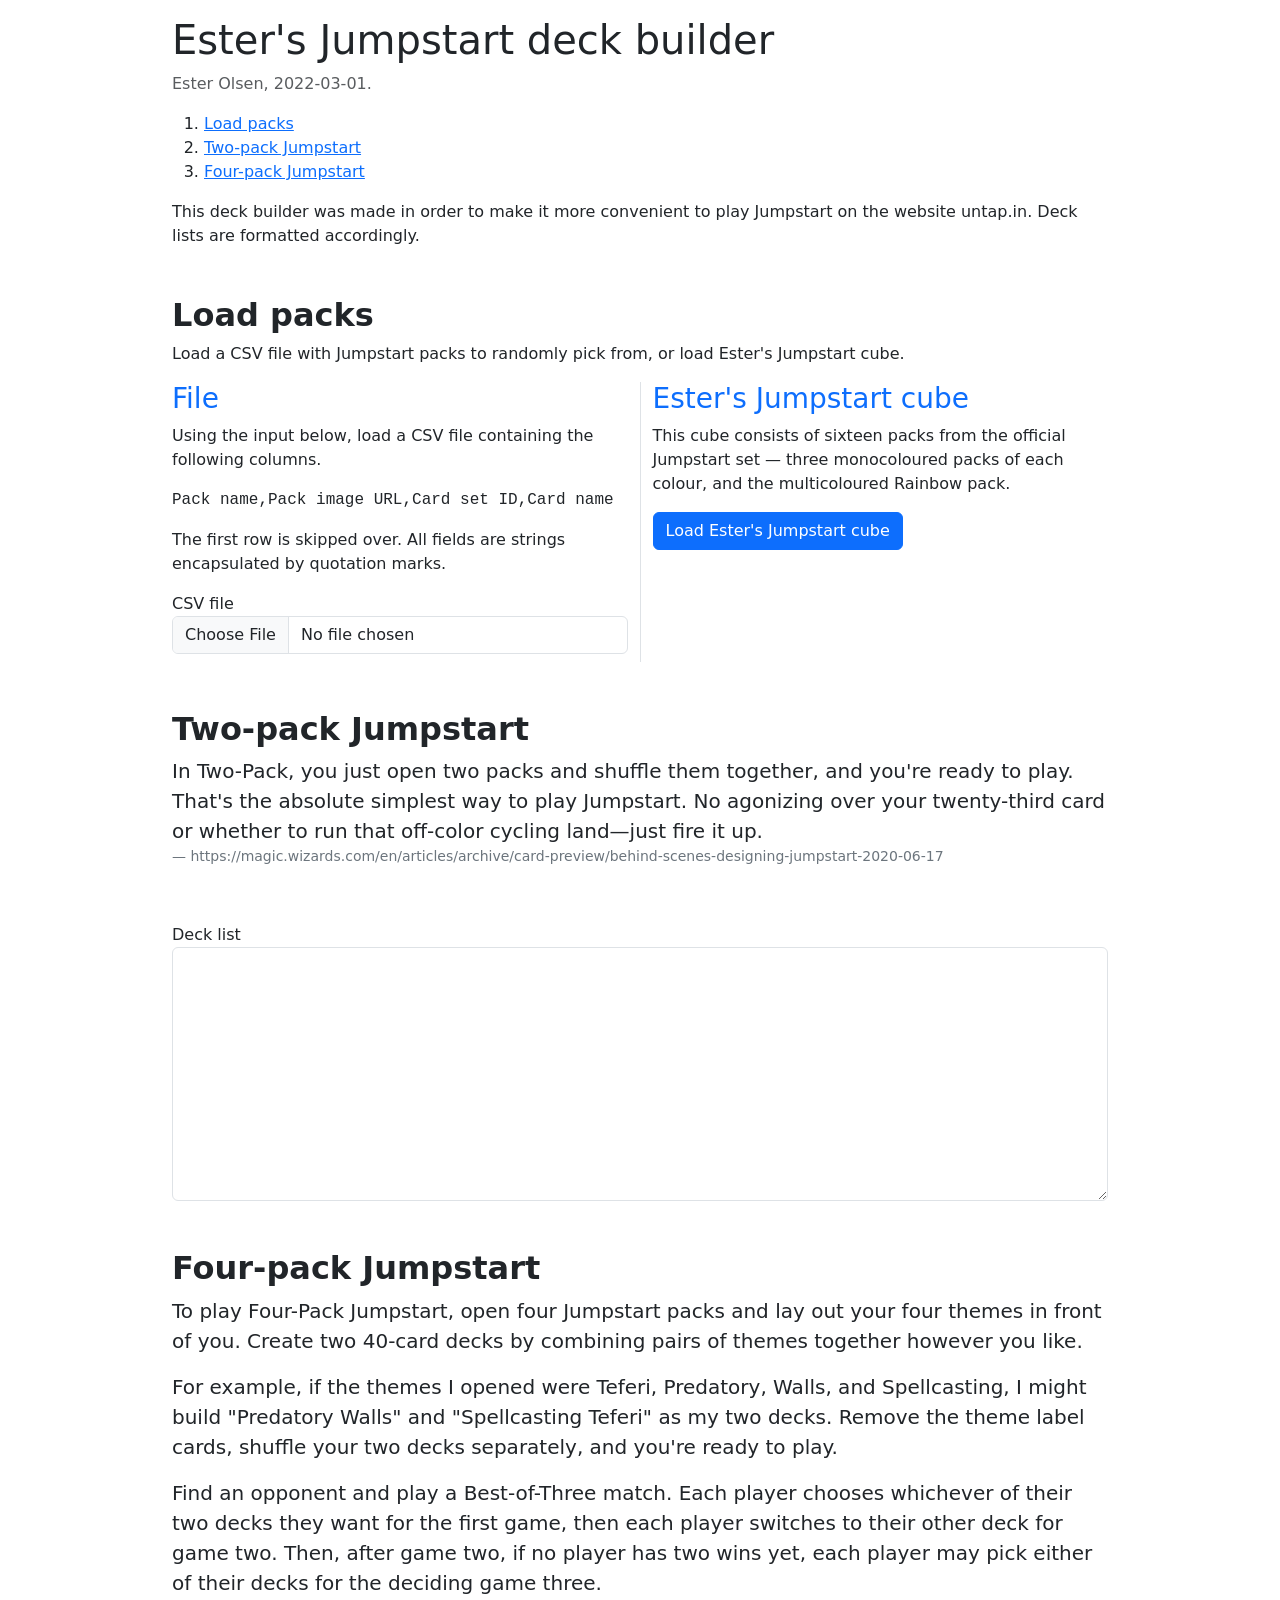
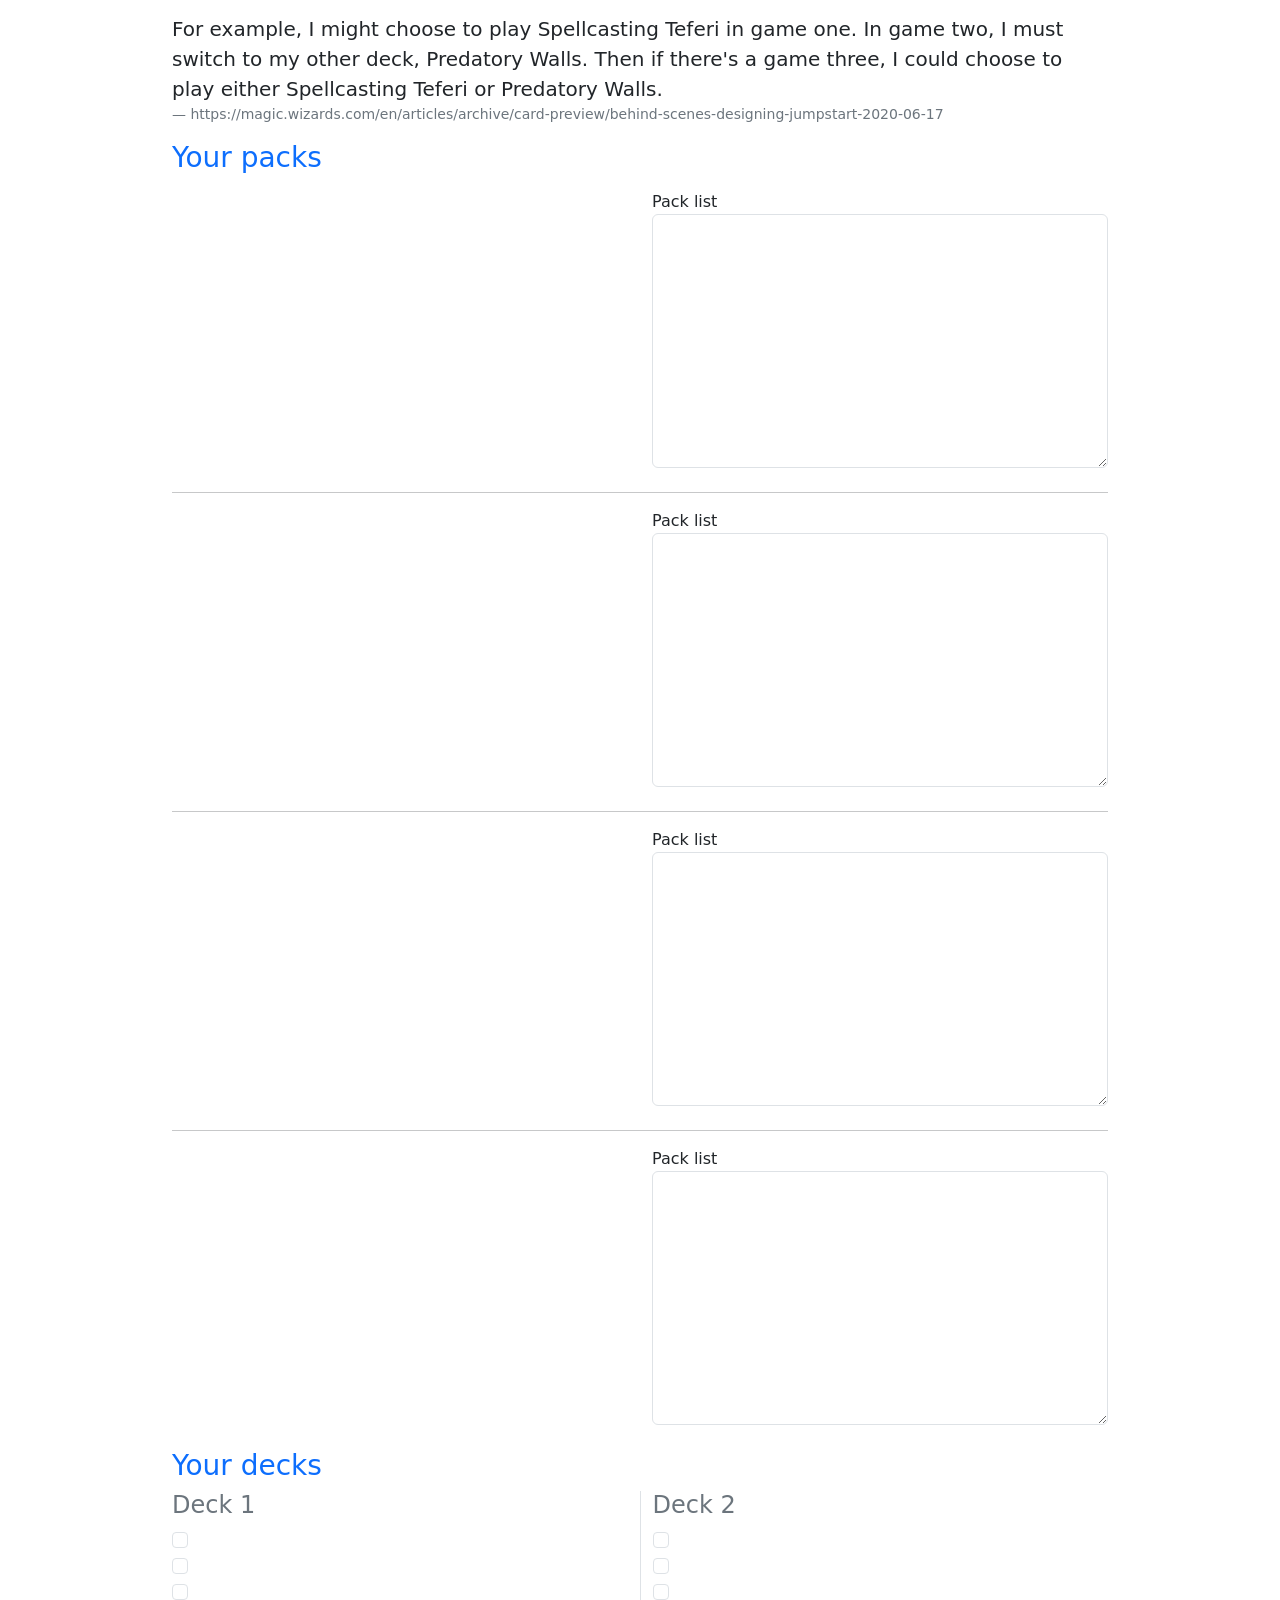
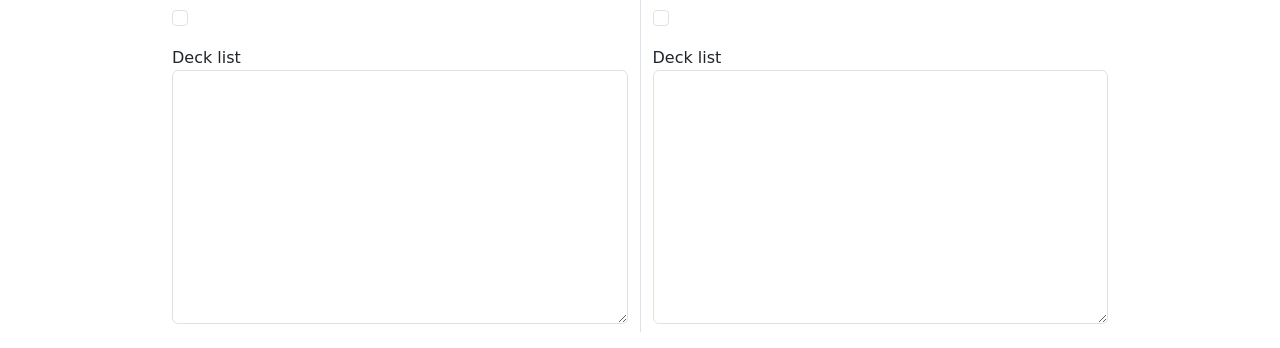
==== commit 9e7b7972: "Add text" ====
--- a/index.html
+++ b/index.html
@@ -12,18 +12,19 @@
         <h1 class="mt-3">Ester's Jumpstart deck builder</h1>
         <p class="text-muted">Ester Olsen, 2022-03-01.</p>
         <ol>
-            <li><a href="#importPacks">Import packs</a></li>
+            <li><a href="#loadPacks">Load packs</a></li>
             <li><a href="#twoPackJumpstart">Two-pack Jumpstart</a></li>
             <li><a href="#fourPackJumpstart">Four-pack Jumpstart</a></li>
         </ol>
-        <p class="mb-5">Deck lists are formatted for use on the website untap.in.</p>
-        <h2 id="importPacks" class="fw-bold">Import packs</h2>
-        <p>Import a CSV file containing Jumpstart packs to randomly pick from, or use Ester's Jumpstart cube.</p>
-        <div class="row mb-5">
+        <p class="mb-5">This deck builder was made in order to make it more convenient to play Jumpstart on the website untap.in. Deck lists are formatted accordingly.</p>
+        <h2 id="loadPacks" class="fw-bold">Load packs</h2>
+        <p>Load a CSV file with Jumpstart packs to randomly pick from, or load Ester's Jumpstart cube.</p>
+        <div class="row">
             <div class="col border-end">
-                <h3 class="text-primary">CSV format</h3>
+                <h3 class="text-primary">File</h3>
+                <p>Using the input below, load a CSV file containing the following columns.</p>
                 <p class="font-monospace">Pack name,Pack image URL,Card set ID,Card name</p>
-                <p>The first row is skipped over. Strings are encapsulated by quotation marks.</p>
+                <p>The first row is skipped over. All fields are strings encapsulated by quotation marks.</p>
                 <label class="form-label w-100">
                     CSV file
                     <input type="file" id="fileInput" class="form-control" />
@@ -35,6 +36,7 @@
                 <p><button type="button" id="estersCubeButton" class="btn btn-primary">Load Ester's Jumpstart cube</button></p>
             </div>
         </div>
+        <p id="importParagraph" class="text-success mb-5"></p>
         <h2 id="twoPackJumpstart" class="fw-bold">Two-pack Jumpstart</h2>
         <figure>
             <blockquote cite="https://magic.wizards.com/en/articles/archive/card-preview/behind-scenes-designing-jumpstart-2020-06-17" class="blockquote">
@@ -530,22 +532,22 @@
         };
 
         document.getElementById('fileInput').addEventListener('change', function() {
-            onFileInputChange(document.getElementById('fileInput'), twoPackElements, fourPackElements);
+            onFileInputChange(document.getElementById('fileInput'), twoPackElements, fourPackElements, document.getElementById('importParagraph'));
         });
 
         document.getElementById('estersCubeButton').addEventListener('click', function() {
-            load(estersCube, twoPackElements, fourPackElements);
+            load(estersCube, twoPackElements, fourPackElements, document.getElementById('importParagraph'));
         });
 
-        function onFileInputChange(input, twoPackElements, fourPackElements) {
+        function onFileInputChange(input, twoPackElements, fourPackElements, importParagraph) {
             const fileReader = new FileReader;
             fileReader.onload = function() {
-                load(fileReader.result, twoPackElements, fourPackElements);
+                load(fileReader.result, twoPackElements, fourPackElements, importParagraph);
             }
             fileReader.readAsText(input.files[0]);
         }
 
-        function load(csv, twoPackElements, fourPackElements) {
+        function load(csv, twoPackElements, fourPackElements, paragraph) {
             let records = csv.split('\n').slice(1).map(row => {
                 let columns = row.split(',').map(column => column.trim());
                 if (columns > 4) {
@@ -571,6 +573,7 @@
                 }
             });
             console.log(packs);
+            paragraph.innerHTML = `Loaded ${packs.length} packs.`;
             openTwoPacks(packs, twoPackElements);
             openFourPacks(packs, fourPackElements);
         }
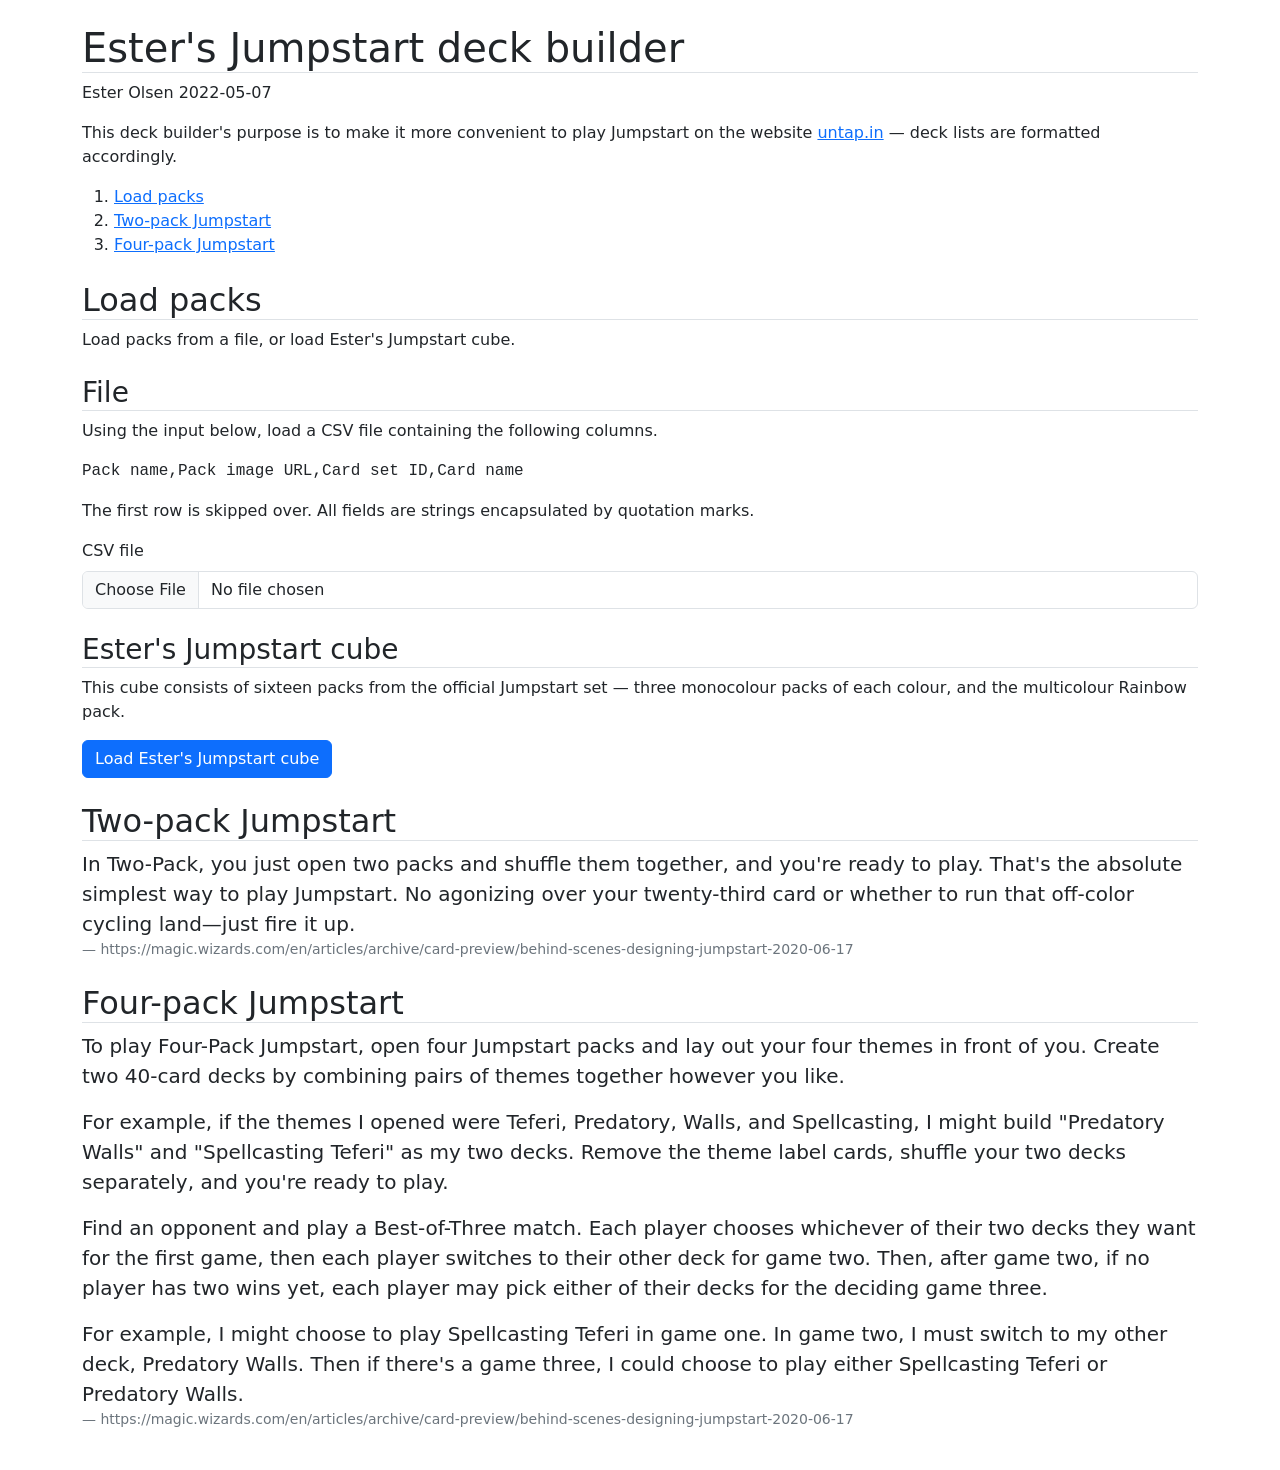
==== commit d07622cf: "Update index.html" ====
--- a/index.html
+++ b/index.html
@@ -7,53 +7,43 @@
     <title>Ester's Jumpstart deck builder</title>
     <link href="https://cdn.jsdelivr.net/npm/bootstrap@5.1.3/dist/css/bootstrap.min.css" rel="stylesheet" integrity="sha384-1BmE4kWBq78iYhFldvKuhfTAU6auU8tT94WrHftjDbrCEXSU1oBoqyl2QvZ6jIW3" crossorigin="anonymous">
 </head>
-<body>
-    <div class="container" style="width: 960px; max-width: 100%;">
-        <h1 class="mt-3">Ester's Jumpstart deck builder</h1>
-        <p class="text-muted">Ester Olsen, 2022-03-01.</p>
-        <ol>
-            <li><a href="#loadPacks">Load packs</a></li>
-            <li><a href="#twoPackJumpstart">Two-pack Jumpstart</a></li>
-            <li><a href="#fourPackJumpstart">Four-pack Jumpstart</a></li>
-        </ol>
-        <p class="mb-5">This deck builder was made in order to make it more convenient to play Jumpstart on the website untap.in. Deck lists are formatted accordingly.</p>
-        <h2 id="loadPacks" class="fw-bold">Load packs</h2>
-        <p>Load a CSV file with Jumpstart packs to randomly pick from, or load Ester's Jumpstart cube.</p>
-        <div class="row">
-            <div class="col border-end">
-                <h3 class="text-primary">File</h3>
-                <p>Using the input below, load a CSV file containing the following columns.</p>
-                <p class="font-monospace">Pack name,Pack image URL,Card set ID,Card name</p>
-                <p>The first row is skipped over. All fields are strings encapsulated by quotation marks.</p>
-                <label class="form-label w-100">
-                    CSV file
-                    <input type="file" id="fileInput" class="form-control" />
-                </label>
-            </div>
-            <div class="col">
-                <h3 class="text-primary">Ester's Jumpstart cube</h3>
-                <p>This cube consists of sixteen packs from the official Jumpstart set — three monocoloured packs of each colour, and the multicoloured Rainbow pack.</p>
-                <p><button type="button" id="estersCubeButton" class="btn btn-primary">Load Ester's Jumpstart cube</button></p>
-            </div>
+<body class="container pb-4">
+    <h1 class="border-bottom mt-4">Ester's Jumpstart deck builder</h1>
+    <p>Ester Olsen 2022-05-07</p>
+    <p>This deck builder's purpose is to make it more convenient to play Jumpstart on the website <a href="https://untap.in/">untap.in</a> — deck lists are formatted accordingly.</p>
+    <ol>
+        <li><a href="#load-packs">Load packs</a></li>
+        <li><a href="#two-pack">Two-pack Jumpstart</a></li>
+        <li><a href="#four-pack">Four-pack Jumpstart</a></li>
+    </ol>
+    <h2 id="load-packs" class="border-bottom mt-4">Load packs</h2>
+    <p>Load packs from a file, or load Ester's Jumpstart cube.</p>
+    <div id="load-file">
+        <h3 class="border-bottom mt-4">File</h3>
+        <p>Using the input below, load a CSV file containing the following columns.</p>
+        <p class="font-monospace">Pack name,Pack image URL,Card set ID,Card name</p>
+        <p>The first row is skipped over. All fields are strings encapsulated by quotation marks.</p>
+        <div>
+            <label for="file-input" class="form-label">CSV file</label>
+            <input type="file" id="file-input" class="form-control mb-3" />
         </div>
-        <p id="importParagraph" class="text-success mb-5"></p>
-        <h2 id="twoPackJumpstart" class="fw-bold">Two-pack Jumpstart</h2>
+    </div>
+    <div id="load-esters-cube">
+        <h3 class="border-bottom mt-4">Ester's Jumpstart cube</h3>
+        <p>This cube consists of sixteen packs from the official Jumpstart set — three monocolour packs of each colour, and the multicolour Rainbow pack.</p>
+        <p><button type="button" id="esters-cube-button" class="btn btn-primary">Load Ester's Jumpstart cube</button></p>
+    </div>
+    <div id="two-pack">
+        <h2 class="border-bottom mt-4">Two-pack Jumpstart</h2>
         <figure>
             <blockquote cite="https://magic.wizards.com/en/articles/archive/card-preview/behind-scenes-designing-jumpstart-2020-06-17" class="blockquote">
                 <p>In Two-Pack, you just open two packs and shuffle them together, and you're ready to play. That's the absolute simplest way to play Jumpstart. No agonizing over your twenty-third card or whether to run that off-color cycling land—just fire it up.</p>
             </blockquote>
             <figcaption class="blockquote-footer">https://magic.wizards.com/en/articles/archive/card-preview/behind-scenes-designing-jumpstart-2020-06-17</figcaption>
         </figure>
-        <p id="packs">
-            <img src="" id="imageOne" style="width: 10em;" />
-            <img src="" id="imageTwo" style="width: 10em;" />
-        </p>
-        <p id="packsParagraph"></p>
-        <label class="form-label w-100 mb-5">
-            Deck list
-            <textarea readonly rows="10" id="textarea" class="form-control"></textarea>
-        </label>
-        <h2 id="fourPackJumpstart" class="fw-bold">Four-pack Jumpstart</h2>
+    </div>
+    <div id="four-pack">
+        <h2 class="border-bottom mt-4">Four-pack Jumpstart</h2>
         <figure>
             <blockquote cite="https://magic.wizards.com/en/articles/archive/card-preview/behind-scenes-designing-jumpstart-2020-06-17" class="blockquote">
                 <p>To play Four-Pack Jumpstart, open four Jumpstart packs and lay out your four themes in front of you. Create two 40-card decks by combining pairs of themes together however you like.</p>
@@ -63,107 +53,6 @@
             </blockquote>
             <figcaption class="blockquote-footer">https://magic.wizards.com/en/articles/archive/card-preview/behind-scenes-designing-jumpstart-2020-06-17</figcaption>
         </figure>
-        <h3 class="text-primary mb-3">Your packs</h3>
-        <div class="row">
-            <div class="col">
-                <p><img src="" id="packOneImage" style="width: 10em;" /></p>
-                <p id="packOneParagraph"></p>
-            </div>
-            <div class="col">
-                <label class="form-label w-100">
-                    Pack list
-                    <textarea rows="10" readonly id="packOneTextarea" class="form-control"></textarea>
-                </label>
-            </div>
-        </div>
-        <hr />
-        <div class="row">
-            <div class="col">
-                <p><img src="" id="packTwoImage" style="width: 10em;" /></p>
-                <p id="packTwoParagraph"></p>
-            </div>
-            <div class="col">
-                <label class="form-label w-100">
-                    Pack list
-                    <textarea rows="10" readonly id="packTwoTextarea" class="form-control"></textarea>
-                </label>
-            </div>
-        </div>
-        <hr />
-        <div class="row">
-            <div class="col">
-                <p><img src="" id="packThreeImage" style="width: 10em;" /></p>
-                <p id="packThreeParagraph"></p>
-            </div>
-            <div class="col">
-                <label class="form-label w-100">
-                    Pack list
-                    <textarea rows="10" readonly id="packThreeTextarea" class="form-control"></textarea>
-                </label>
-            </div>
-        </div>
-        <hr />
-        <div class="row mb-3">
-            <div class="col">
-                <p><img src="" id="packFourImage" style="width: 10em;" /></p>
-                <p id="packFourParagraph"></p>
-            </div>
-            <div class="col">
-                <label class="form-label w-100">
-                    Pack list
-                    <textarea rows="10" readonly id="packFourTextarea" class="form-control"></textarea>
-                </label>
-            </div>
-        </div>
-        <h3 class="text-primary">Your decks</h3>
-        <div class="row mb-3">
-            <div class="col border-end">
-                <h4 class="text-secondary">Deck 1</h3>
-                <div class="form-check w-100">
-                    <label for="deckOneCheckboxOne" class="form-check-label"></label>
-                    <input type="checkbox" id="deckOneCheckboxOne" class="form-check-input" />
-                </div>
-                <div class="form-check w-100">
-                    <label for="deckOneCheckboxTwo" class="form-check-label"></label>
-                    <input type="checkbox" id="deckOneCheckboxTwo" class="form-check-input" />
-                </div>
-                <div class="form-check w-100">
-                    <label for="deckOneCheckboxThree" class="form-check-label"></label>
-                    <input type="checkbox" id="deckOneCheckboxThree" class="form-check-input" />
-                </div>
-                <div class="form-check w-100 mb-3">
-                    <label for="deckOneCheckboxFour" class="form-check-label"></label>
-                    <input type="checkbox" id="deckOneCheckboxFour" class="form-check-input" />
-                </div>
-                <label class="form-label w-100">
-                    Deck list
-                    <textarea rows="10" readonly id="deckOneTextarea" class="form-control"></textarea>
-                </label>
-            </div>
-            <div class="col">
-                <h4 class="text-secondary">Deck 2</h3>
-                <div class="form-check w-100">
-                    <label for="deckTwoCheckboxOne" class="form-check-label"></label>
-                    <input type="checkbox" id="deckTwoCheckboxOne" class="form-check-input" />
-                </div>
-                <div class="form-check w-100">
-                    <label for="deckTwoCheckboxTwo" class="form-check-label"></label>
-                    <input type="checkbox" id="deckTwoCheckboxTwo" class="form-check-input" />
-                </div>
-                <div class="form-check w-100">
-                    <label for="deckTwoCheckboxThree" class="form-check-label"></label>
-                    <input type="checkbox" id="deckTwoCheckboxThree" class="form-check-input" />
-                </div>
-                <div class="form-check w-100 mb-3">
-                    <label for="deckTwoCheckboxFour" class="form-check-label"></label>
-                    <input type="checkbox" id="deckTwoCheckboxFour" class="form-check-input" />
-                </div>
-                <label class="form-label w-100">
-                    Deck list
-                    <textarea rows="10" readonly id="deckTwoTextarea" class="form-control"></textarea>
-                </label>
-            </div>
-        </div>
     </div>
     <script src="https://cdn.jsdelivr.net/npm/bootstrap@5.1.3/dist/js/bootstrap.bundle.min.js" integrity="sha384-ka7Sk0Gln4gmtz2MlQnikT1wXgYsOg+OMhuP+IlRH9sENBO0LRn5q+8nbTov4+1p" crossorigin="anonymous"></script>
     <script>
@@ -489,190 +378,76 @@
 "Rainbow","","jmp","Swamp"
 "Rainbow","","jmp","Terramorphic Expanse"`;
 
-        const twoPackElements = {
-            images: [document.getElementById('imageOne'), document.getElementById('imageTwo')],
-            textarea: document.getElementById('textarea'),
-            paragraph: document.getElementById('packsParagraph')
-        };
-
-        const fourPackElements = {
-            packImages: [
-                document.getElementById('packOneImage'),
-                document.getElementById('packTwoImage'),
-                document.getElementById('packThreeImage'),
-                document.getElementById('packFourImage')
-            ],
-            packTextareas: [
-                document.getElementById('packOneTextarea'),
-                document.getElementById('packTwoTextarea'),
-                document.getElementById('packThreeTextarea'),
-                document.getElementById('packFourTextarea')
-            ],
-            deckCheckboxes: [[
-                document.getElementById('deckOneCheckboxOne'),
-                document.getElementById('deckOneCheckboxTwo'),
-                document.getElementById('deckOneCheckboxThree'),
-                document.getElementById('deckOneCheckboxFour')
-            ], [
-                document.getElementById('deckTwoCheckboxOne'),
-                document.getElementById('deckTwoCheckboxTwo'),
-                document.getElementById('deckTwoCheckboxThree'),
-                document.getElementById('deckTwoCheckboxFour')
-            ]],
-            deckTextareas: [
-                document.getElementById('deckOneTextarea'),
-                document.getElementById('deckTwoTextarea')
-            ],
-            paragraphs: [
-                document.getElementById('packOneParagraph'),
-                document.getElementById('packTwoParagraph'),
-                document.getElementById('packThreeParagraph'),
-                document.getElementById('packFourParagraph')
-            ]
-        };
-
-        document.getElementById('fileInput').addEventListener('change', function() {
-            onFileInputChange(document.getElementById('fileInput'), twoPackElements, fourPackElements, document.getElementById('importParagraph'));
+        let packs;
+
+        document.getElementById('file-input').addEventListener('change', function() {
+            let fileReader = new FileReader();
+            fileReader.onload = function() {
+                let packs = load(fileReader.result);
+                document.getElementById('load-file').insertAdjacentHTML('beforeend', `<p class="text-success">Loaded ${packs.length} packs.</p>`);
+            }
+            fileReader.readAsText(this.files[0]);
         });
 
-        document.getElementById('estersCubeButton').addEventListener('click', function() {
-            load(estersCube, twoPackElements, fourPackElements, document.getElementById('importParagraph'));
+        document.getElementById('esters-cube-button').addEventListener('click', function() {
+            let packs = load(estersCube);
+            document.getElementById('load-esters-cube').insertAdjacentHTML('beforeend', `<p class="text-success">Loaded ${packs.length} packs.</p>`);
         });
 
-        function onFileInputChange(input, twoPackElements, fourPackElements, importParagraph) {
-            const fileReader = new FileReader;
-            fileReader.onload = function() {
-                load(fileReader.result, twoPackElements, fourPackElements, importParagraph);
-            }
-            fileReader.readAsText(input.files[0]);
-        }
-
-        function load(csv, twoPackElements, fourPackElements, paragraph) {
-            let records = csv.split('\n').slice(1).map(row => {
-                let columns = row.split(',').map(column => column.trim());
-                if (columns > 4) {
-                    return columns.slice(0, 3).concat(columns.slice(3).join(','));
-                }
-                if (columns.length == 4) {
-                    return columns.map(column => column.substring(1, column.length - 1));
-                }
-                else {
-                    return null;
-                }
-            }).filter(x => x != null);
-            let packs = [];
-            records.forEach(record => {
-                let pack = packs.find(x => x.name == record[0]);
-                if (!pack) {
-                    pack = new Pack(record[0], record[1], []);
-                    packs.push(pack);
-                }
-                if (!pack.cards.find(x => x.name == record[3])) {
-                    let quantity = records.filter(x => x[0] == record[0] && x[3] == record[3]).length;
-                    pack.cards.push(new Card(record[3], record[2], quantity));
-                }
+        function load(csv) {
+            // Parse CSV
+            let rows = csv.split('\n').slice(1).map(row => {
+                let columns = row.split(',');
+                columns = columns.slice(0, 3).concat(columns.slice(3).join(','));
+                columns = columns.map(column => column.substring(1, column.length - 1));
+                return columns;
+            });
+            packs = rows.filter((value, index, array) => {
+                return array.indexOf(array.find(row => row[0] == value[0])) == index;
+            }).map(row => {
+                return {name: row[0], imageURL: row[1]}
+            }).map(key => {
+                let cards = rows.filter(row => row[0] == key.name).map(row => new Card(row[3], row[2]));
+                return new Pack(key.name, key.imageURL, cards);
             });
             console.log(packs);
-            paragraph.innerHTML = `Loaded ${packs.length} packs.`;
-            openTwoPacks(packs, twoPackElements);
-            openFourPacks(packs, fourPackElements);
-        }
-
-        function openTwoPacks(packs, elements) {
-            shuffle(packs);
-            for (let i = 0; i < 2; i++) {
-                elements.images[i].setAttribute('src', packs[i].imageURL);
+
+            // Disable loading
+            document.getElementById('file-input').setAttribute('disabled', 'true');
+            document.getElementById('esters-cube-button').setAttribute('disabled', true);
+
+            // Open two-pack Jumpstart
+            if (packs.length >= 2) {
+                shuffle(packs);
+                document.getElementById('two-pack').insertAdjacentHTML('beforeend', `<p><img src="${packs[0].imageURL}" alt="${packs[0].name}" style="width: 10em;" /> <img src="${packs[1].imageURL}" alt="${packs[1].name}" style="width: 10em;" /></p>`);
+                document.getElementById('two-pack').insertAdjacentHTML('beforeend', `<label for="two-pack-textarea" class="form-label">Deck list</label>`);
+                document.getElementById('two-pack').insertAdjacentHTML('beforeend', `<textarea rows="10" readonly id="two-pack-textarea" class="form-control">${getDeckList(packs[0].cards.concat(packs[1].cards))}</textarea>`);
             }
-            write(packs.slice(0, 2), elements.textarea);
-            elements.paragraph.innerHTML = `You opened ${packs[0].name} and ${packs[1].name}.`;
-        }
-
-        function openFourPacks(packs, elements) {
-            shuffle(packs);
-
-            // Update pack images
-            for (let i = 0; i < 4; i++) {
-                elements.packImages[i].setAttribute('src', packs[i].imageURL);
-            }
-
-            // Update pack lists
-            for (let i = 0; i < 4; i++) {
-                write([packs[i]], elements.packTextareas[i]);
-            }
-
-            // Update pack names
-            for (let i = 0; i < 4; i++) {
-                elements.paragraphs[i].innerHTML = packs[i].name;
-            }
-
-            // Update checkboxes
-            for (let deckIndex = 0; deckIndex < 2; deckIndex++) {
-                for (let checkIndex = 0; checkIndex < 4; checkIndex++) {
-                    let checkbox = elements.deckCheckboxes[deckIndex][checkIndex];
-
-                    // Update labels
-                    checkbox.previousElementSibling.innerHTML = packs[checkIndex].name;
-                    checkbox.checked = false;
-
-                    // Update events
-                    checkbox.addEventListener('change', () => {
-                        writeDeck(packs.slice(0, 4), elements.deckCheckboxes[deckIndex], elements.deckTextareas[deckIndex]);
-                        updateCheckboxes(elements.deckCheckboxes);
-                    });
+
+            // Open four-pack Jumpstart
+            if (packs.length >= 4) {
+                shuffle(packs);
+                for (let i = 0; i < 4; i++) {
+                    document.getElementById('four-pack').insertAdjacentHTML('beforeend', `<hr class="mt-4" />`);
+                    document.getElementById('four-pack').insertAdjacentHTML('beforeend', `<p><img src="${packs[i].imageURL}" alt="${packs[i].name}" style="width: 10em;" /></p>`);
+                    document.getElementById('four-pack').insertAdjacentHTML('beforeend', `<label for="four-pack-${i}" class="form-label">Deck list</label>`);
+                    document.getElementById('four-pack').insertAdjacentHTML('beforeend', `<textarea rows="5" readonly id="four-pack-${i}" class="form-control mb-3">${getDeckList(packs[i].cards)}</textarea>`);
                 }
             }
 
-            function writeDeck(packs, checkboxes, textarea) {
-                let checkedPacks = [];
-                for (let i = 0; i < 4; i++) {
-                    if (checkboxes[i].checked) {
-                        checkedPacks.push(packs[i]);
-                    }
-                }
-                write(checkedPacks, textarea);
-            }
-
-            function updateCheckboxes(deckCheckboxes) {
-                let indexes = [];
-                for (let deckIndex = 0; deckIndex < 2; deckIndex++) {
-                    for (let checkIndex = 0; checkIndex < 4; checkIndex++) {
-                        if (deckCheckboxes[deckIndex][checkIndex].checked && !indexes.includes(checkIndex)) {
-                            indexes.push(checkIndex);
-                        }
-                    }
-                }
-                for (let deckIndex = 0; deckIndex < 2; deckIndex++) {
-                    let checked = deckCheckboxes[deckIndex].filter(x => x.checked).length;
-                    for (let checkIndex = 0; checkIndex < 4; checkIndex++) {
-                        let checkbox = deckCheckboxes[deckIndex][checkIndex];
-                        if (checkbox.checked || (checked < 2 && !indexes.includes(checkIndex))) {
-                            checkbox.removeAttribute('disabled');
-                            checkbox.previousElementSibling.classList.remove('text-muted');
-                        }
-                        else {
-                            checkbox.setAttribute('disabled', 'true');
-                            checkbox.previousElementSibling.classList.add('text-muted');
-                        }
-                    }
+            return packs;
+
+            function shuffle(packs) {
+                for (let i = packs.length -1; i > 0; i--) {
+                    let j = Math.floor(Math.random() * i);
+                    let k = packs[i];
+                    packs[i] = packs[j];
+                    packs[j] = k;
                 }
             }
-        }
-
-        function write(packs, textarea) {
-            textarea.innerHTML = '';
-            packs.forEach(pack => {
-                pack.cards.forEach(card => {
-                    textarea.innerHTML += `${card.quantity} ${card.name} (${card.setID})\n`;
-                });
-            });
-        }
-
-        function shuffle(packs) {
-            for (let i = packs.length -1; i > 0; i--) {
-                let j = Math.floor(Math.random() * i);
-                let k = packs[i];
-                packs[i] = packs[j];
-                packs[j] = k;
+
+            function getDeckList(cards) {
+                return cards.map(card => `1 ${card.name} (${card.setID})`).join('\n');
             }
         }
 
@@ -682,10 +457,9 @@
             this.cards = cards;
         }
 
-        function Card(name, setID, quantity) {
+        function Card(name, setID) {
             this.name = name;
             this.setID = setID;
-            this.quantity = quantity;
         }
     </script>
 </body>
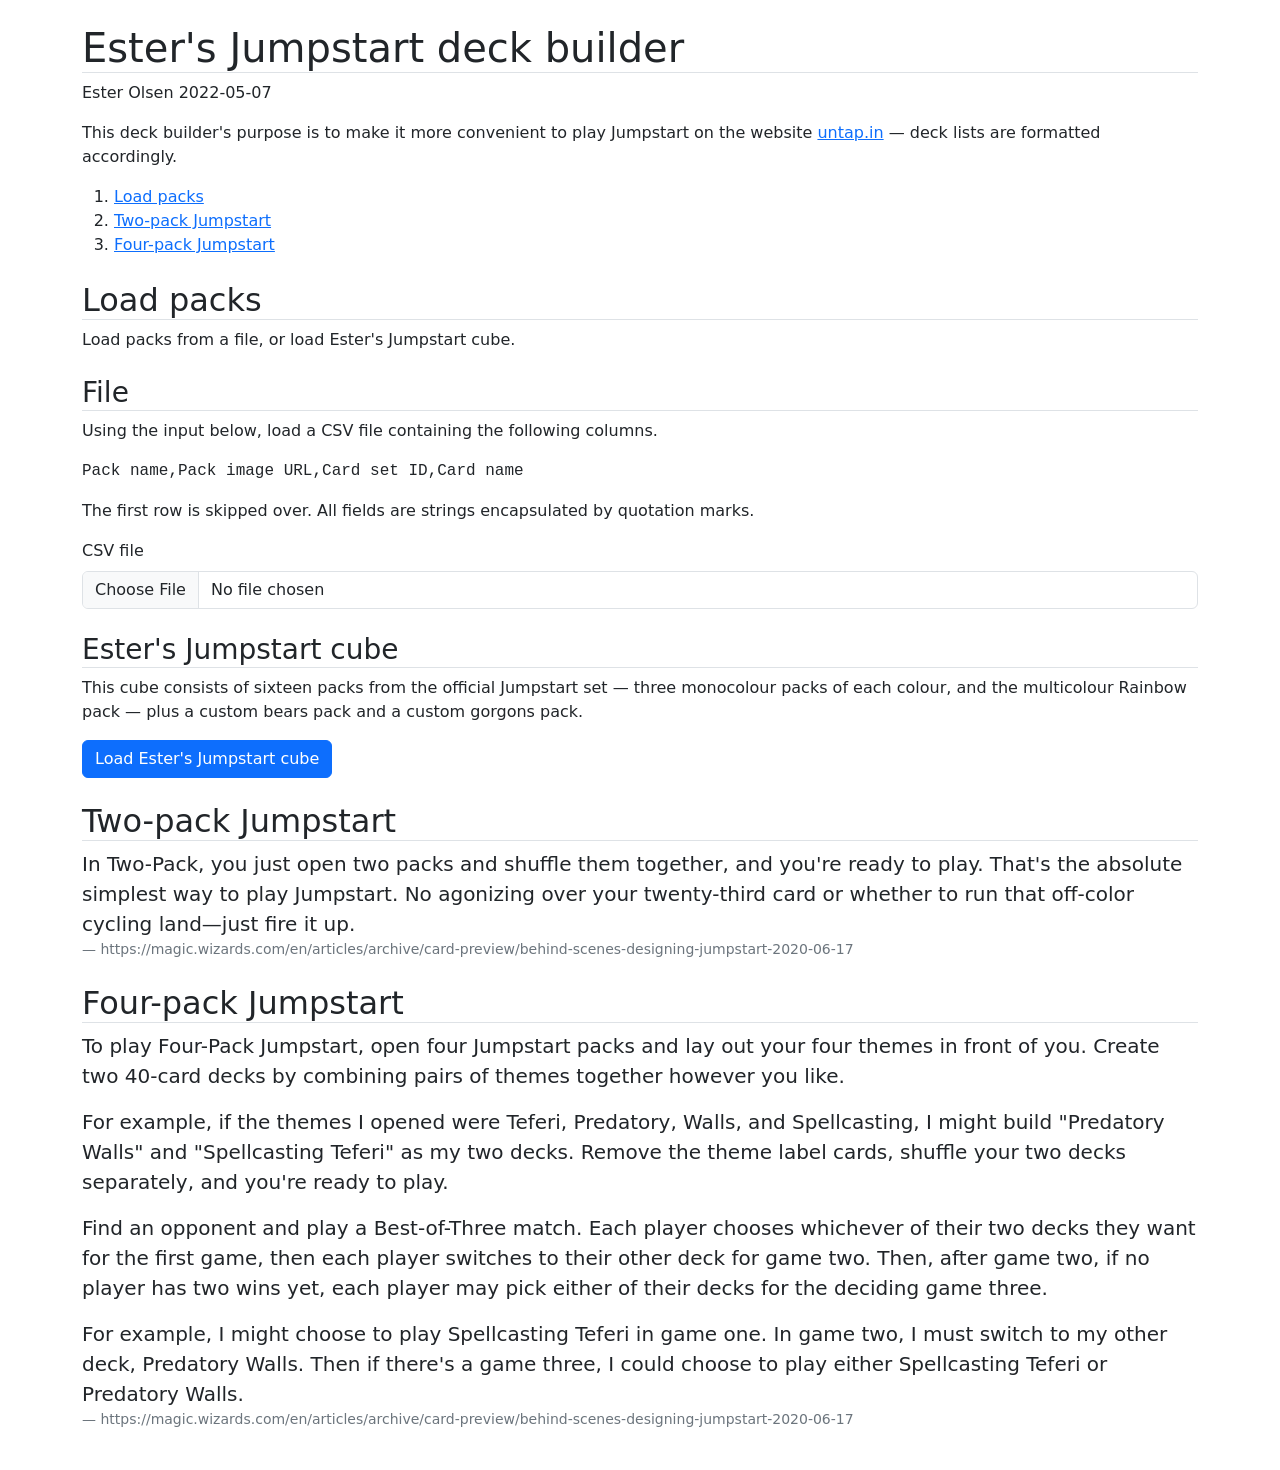
==== commit 3a48a695: "Add bear pack and gorgon pack to Ester's cube" ====
--- a/index.html
+++ b/index.html
@@ -30,7 +30,7 @@
     </div>
     <div id="load-esters-cube">
         <h3 class="border-bottom mt-4">Ester's Jumpstart cube</h3>
-        <p>This cube consists of sixteen packs from the official Jumpstart set — three monocolour packs of each colour, and the multicolour Rainbow pack.</p>
+        <p>This cube consists of sixteen packs from the official Jumpstart set — three monocolour packs of each colour, and the multicolour Rainbow pack — plus a custom bears pack and a custom gorgons pack.</p>
         <p><button type="button" id="esters-cube-button" class="btn btn-primary">Load Ester's Jumpstart cube</button></p>
     </div>
     <div id="two-pack">
@@ -237,6 +237,26 @@
 "Witchcraft 2","","jmp","Swamp"
 "Witchcraft 2","","jmp","Swamp"
 "Witchcraft 2","","jmp","Swamp"
+"Ester's Gorgons","https://c1.scryfall.com/file/scryfall-cards/normal/front/e/0/e07524e0-303d-465d-b112-ca605b9b27fc.jpg","jou","Pharika's Chosen"
+"Ester's Gorgons","","khm","Elderfang Disciple"
+"Ester's Gorgons","","thb","Pharika's Spawn"
+"Ester's Gorgons","","thb","Venomous Hierophant"
+"Ester's Gorgons","","cn2","Keepsake Gorgon"
+"Ester's Gorgons","","m13","Xathrid Gorgon"
+"Ester's Gorgons","","gtc","Killing Glare"
+"Ester's Gorgons","","vow","Hero's Downfall"
+"Ester's Gorgons","","ddm","Night's Whisper"
+"Ester's Gorgons","","jou","Aspect of Gorgon"
+"Ester's Gorgons","","grn","Pitiless Gorgon"
+"Ester's Gorgons","","war","Vraska, Swarm's Eminence"
+"Ester's Gorgons","","jmp","Thriving Moor"
+"Ester's Gorgons","","jmp","Swamp"
+"Ester's Gorgons","","jmp","Swamp"
+"Ester's Gorgons","","jmp","Swamp"
+"Ester's Gorgons","","jmp","Swamp"
+"Ester's Gorgons","","jmp","Swamp"
+"Ester's Gorgons","","jmp","Swamp"
+"Ester's Gorgons","","jmp","Swamp"
 "Dragons 1","https://static.wikia.nocookie.net/mtgsalvation_gamepedia/images/5/50/JMP_Dragons_pack_summary_card.jpg","jmp","Dragonloft Idol"
 "Dragons 1","","jmp","Rapacious Dragon"
 "Dragons 1","","jmp","Dragonspeaker Shaman"
@@ -357,6 +377,26 @@
 "Predatory 1","","jmp","Forest"
 "Predatory 1","","jmp","Forest"
 "Predatory 1","","jmp","Forest"
+"Ester's Bears","https://c1.scryfall.com/file/scryfall-cards/normal/front/3/9/39f73116-3dd2-4c87-be0f-8ad5e3b59e4a.jpg","mh1","Ayula, Queen Among Bears"
+"Ester's Bears","","mb1","Bear Cub"
+"Ester's Bears","","mh1","Mother Bear"
+"Ester's Bears","","ktk","Alpine Grizzly"
+"Ester's Bears","","dka","Ulvenwald Bear"
+"Ester's Bears","","war","Vivien's Grizzly"
+"Ester's Bears","","stx","Professor of Zoomancy"
+"Ester's Bears","","afr","Owlbear"
+"Ester's Bears","","ktk","Awaken the Bear"
+"Ester's Bears","","khm","Broken Wings"
+"Ester's Bears","","mh1","Savage Swipe"
+"Ester's Bears","","mh1","Ayula's Influence"
+"Ester's Bears","","jmp","Thriving Grove"
+"Ester's Bears","","jmp","Forest"
+"Ester's Bears","","jmp","Forest"
+"Ester's Bears","","jmp","Forest"
+"Ester's Bears","","jmp","Forest"
+"Ester's Bears","","jmp","Forest"
+"Ester's Bears","","jmp","Forest"
+"Ester's Bears","","jmp","Forest"
 "Rainbow","https://static.wikia.nocookie.net/mtgsalvation_gamepedia/images/0/03/JMP_Rainbow_pack_summary_card.jpg","jmp","Maelstrom Archangel"
 "Rainbow","","jmp","Chamber Sentry"
 "Rainbow","","jmp","Dinrova Horror"
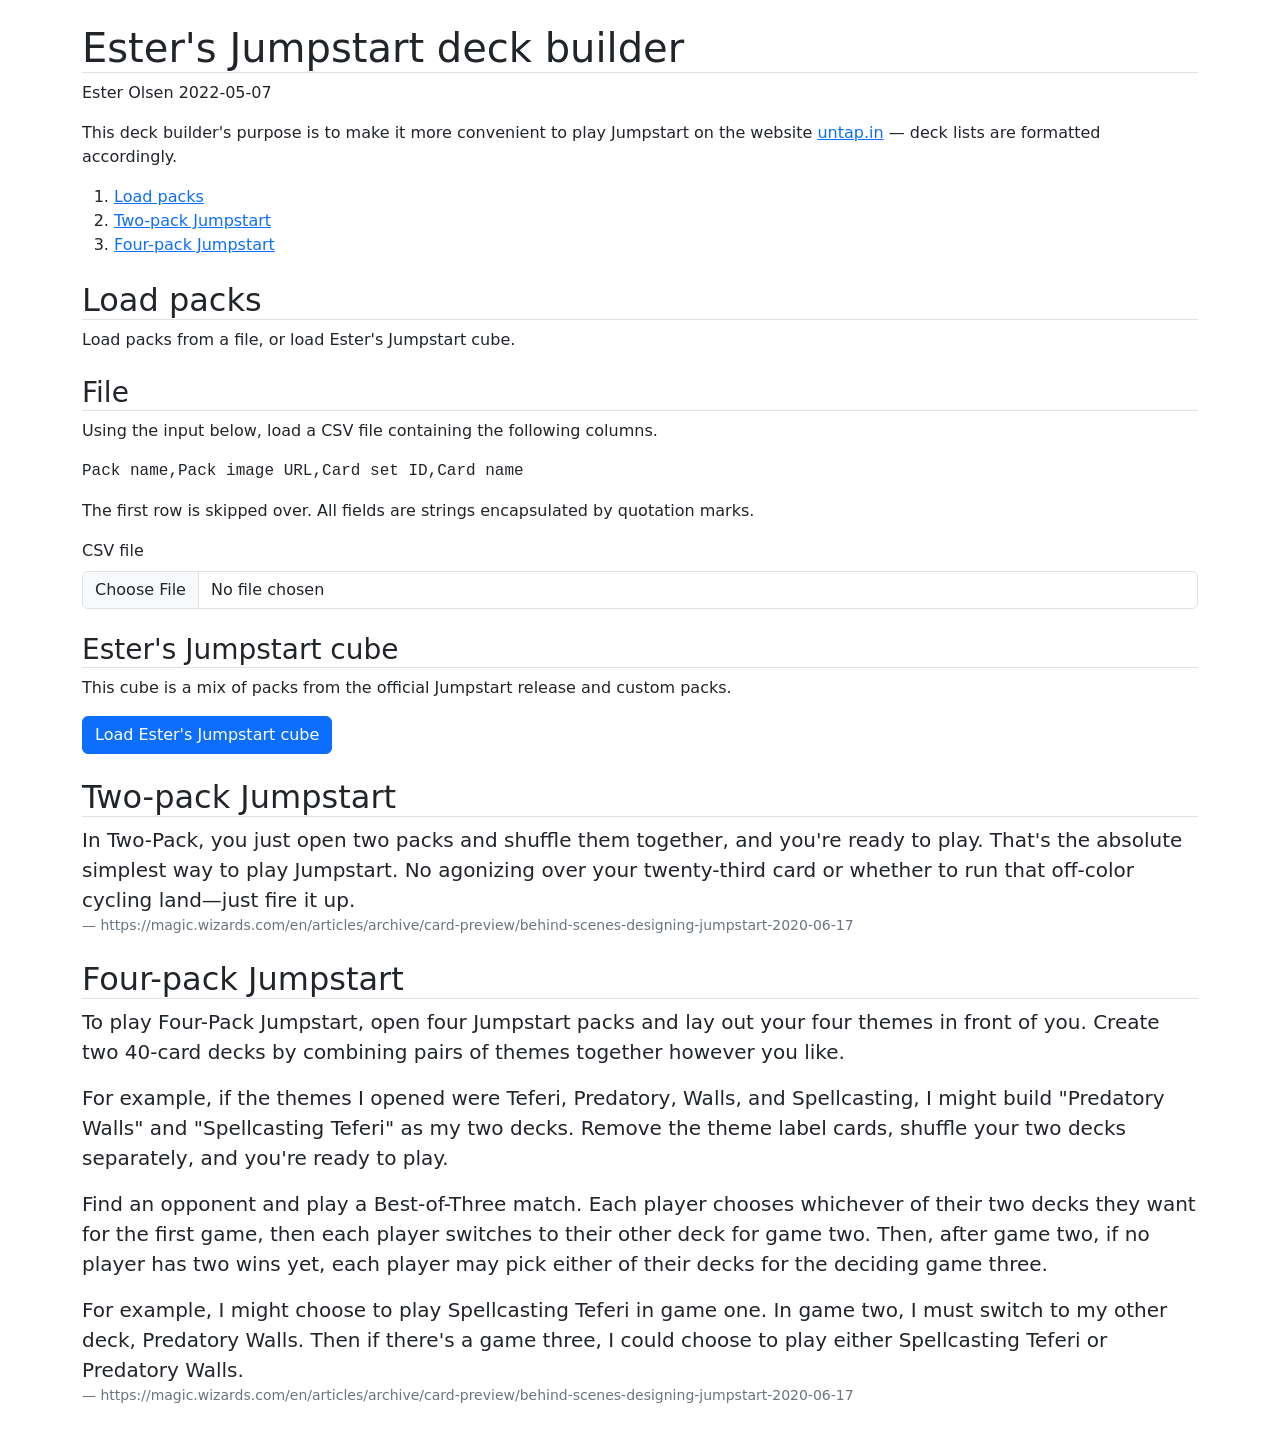
==== commit c578cf5b: "Add packs to Ester's cube" ====
--- a/index.html
+++ b/index.html
@@ -30,7 +30,7 @@
     </div>
     <div id="load-esters-cube">
         <h3 class="border-bottom mt-4">Ester's Jumpstart cube</h3>
-        <p>This cube consists of sixteen packs from the official Jumpstart set — three monocolour packs of each colour, and the multicolour Rainbow pack — plus a custom bears pack and a custom gorgons pack.</p>
+        <p>This cube is a mix of packs from the official Jumpstart release and custom packs.</p>
         <p><button type="button" id="esters-cube-button" class="btn btn-primary">Load Ester's Jumpstart cube</button></p>
     </div>
     <div id="two-pack">
@@ -117,6 +117,26 @@
 "Heavily Armored 2","","jmp","Plains"
 "Heavily Armored 2","","jmp","Plains"
 "Heavily Armored 2","","jmp","Plains"
+"Enchanted 1","https://static.wikia.nocookie.net/mtgsalvation_gamepedia/images/5/59/JMP_Enchanted_pack_summary_card.jpg","jmp","Kor Spiritdancer"
+"Enchanted 1", "", "jmp", "Blessed Spirits"
+"Enchanted 1", "", "jmp", "Stone Haven Pilgrim"
+"Enchanted 1", "", "jmp", "Trusty Retriever"
+"Enchanted 1", "", "jmp", "Knight of the Tusk"
+"Enchanted 1", "", "jmp", "Anointed Chorister"
+"Enchanted 1", "", "jmp", "Face of Divinity"
+"Enchanted 1", "", "jmp", "Knightly Valor"
+"Enchanted 1", "", "jmp", "Forced Worship"
+"Enchanted 1", "", "jmp", "Indomitable Will"
+"Enchanted 1", "", "jmp", "Faith's Fetters"
+"Enchanted 1", "", "jmp", "Dub"
+"Enchanted 1", "", "jmp", "Thriving Heath"
+"Enchanted 1", "", "jmp", "Plains"
+"Enchanted 1", "", "jmp", "Plains"
+"Enchanted 1", "", "jmp", "Plains"
+"Enchanted 1", "", "jmp", "Plains"
+"Enchanted 1", "", "jmp", "Plains"
+"Enchanted 1", "", "jmp", "Plains"
+"Enchanted 1", "", "jmp", "Plains"
 "Spirits 1","https://static.wikia.nocookie.net/mtgsalvation_gamepedia/images/d/d5/JMP_Spirits_pack_summary_card.jpg","jmp","Battleground Geist"
 "Spirits 1","","jmp","Departed Deckhand"
 "Spirits 1","","jmp","Nebelgast Herald"
@@ -237,7 +257,7 @@
 "Witchcraft 2","","jmp","Swamp"
 "Witchcraft 2","","jmp","Swamp"
 "Witchcraft 2","","jmp","Swamp"
-"Ester's Gorgons","https://c1.scryfall.com/file/scryfall-cards/normal/front/e/0/e07524e0-303d-465d-b112-ca605b9b27fc.jpg","jou","Pharika's Chosen"
+"Ester's Gorgons","ester's-gorgons-theme.png","jou","Pharika's Chosen"
 "Ester's Gorgons","","khm","Elderfang Disciple"
 "Ester's Gorgons","","thb","Pharika's Spawn"
 "Ester's Gorgons","","thb","Venomous Hierophant"
@@ -317,6 +337,26 @@
 "Smashing 1","","jmp","Mountain"
 "Smashing 1","","jmp","Mountain"
 "Smashing 1","","jmp","Mountain"
+"Chandra","https://static.wikia.nocookie.net/mtgsalvation_gamepedia/images/b/b6/JMP_Chandra_pack_summary_card.jpg","jmp","Chandra, Heart of Fire"
+"Chandra","","jmp","Pyroclastic Elemental"
+"Chandra","","jmp","Young Pyromancer"
+"Chandra","","jmp","Fanatical Firebrand"
+"Chandra","","jmp","Chandra's Incinerator"
+"Chandra","","jmp","Chandra's Pyreling"
+"Chandra","","jmp","Chandra's Magmutt"
+"Chandra","","jmp","Chandra's Magmutt"
+"Chandra","","jmp","Flames of the Firebrand"
+"Chandra","","jmp","Pillar of Flame"
+"Chandra","","jmp","Hungry Flames"
+"Chandra","","jmp","Thrill of Possibility"
+"Chandra","","jmp","Thriving Bluff"
+"Chandra","","jmp","Mountain"
+"Chandra","","jmp","Mountain"
+"Chandra","","jmp","Mountain"
+"Chandra","","jmp","Mountain"
+"Chandra","","jmp","Mountain"
+"Chandra","","jmp","Mountain"
+"Chandra","","jmp","Mountain"
 "Cats 1","https://static.wikia.nocookie.net/mtgsalvation_gamepedia/images/a/a9/JMP_Cats_pack_summary_card.jpg","jmp","Keeper of Fables"
 "Cats 1","","jmp","Initiate's Companion"
 "Cats 1","","jmp","Pouncing Cheetah"
@@ -377,7 +417,7 @@
 "Predatory 1","","jmp","Forest"
 "Predatory 1","","jmp","Forest"
 "Predatory 1","","jmp","Forest"
-"Ester's Bears","https://c1.scryfall.com/file/scryfall-cards/normal/front/3/9/39f73116-3dd2-4c87-be0f-8ad5e3b59e4a.jpg","mh1","Ayula, Queen Among Bears"
+"Ester's Bears","ester's-bears-theme.png","mh1","Ayula, Queen Among Bears"
 "Ester's Bears","","mb1","Bear Cub"
 "Ester's Bears","","mh1","Mother Bear"
 "Ester's Bears","","ktk","Alpine Grizzly"
@@ -461,7 +501,7 @@
                 shuffle(packs);
                 document.getElementById('two-pack').insertAdjacentHTML('beforeend', `<p><img src="${packs[0].imageURL}" alt="${packs[0].name}" style="width: 10em;" /> <img src="${packs[1].imageURL}" alt="${packs[1].name}" style="width: 10em;" /></p>`);
                 document.getElementById('two-pack').insertAdjacentHTML('beforeend', `<label for="two-pack-textarea" class="form-label">Deck list</label>`);
-                document.getElementById('two-pack').insertAdjacentHTML('beforeend', `<textarea rows="10" readonly id="two-pack-textarea" class="form-control">${getDeckList(packs[0].cards.concat(packs[1].cards))}</textarea>`);
+                document.getElementById('two-pack').insertAdjacentHTML('beforeend', `<textarea rows="10" readonly id="two-pack-textarea" class="form-control">${getDeckList(packs[0].cards)}\n${getDeckList(packs[1].cards)}</textarea>`);
             }
 
             // Open four-pack Jumpstart
@@ -487,7 +527,25 @@
             }
 
             function getDeckList(cards) {
-                return cards.map(card => `1 ${card.name} (${card.setID})`).join('\n');
+                let quantities = {};
+
+                // Count the quantity of each card name
+                cards.forEach(card => {
+                    if (quantities[card.name]) {
+                        quantities[card.name]++;
+                    }
+                    else {
+                        quantities[card.name] = 1;
+                    }
+                });
+
+                // Filter out duplicate cards from the pack
+                cards = cards.filter((value, index, array) => {
+                    return array.indexOf(array.find(card => card.name == value.name)) == index;
+                });
+
+                // Return a string
+                return cards.map(card => `${quantities[card.name]} ${card.name} (${card.setID})`).join('\n');
             }
         }
 
@@ -504,3 +562,8 @@
     </script>
 </body>
 </html>
+<!--
+    U Ester's eldritch mill
+
+    (B Rogues)
+-->
